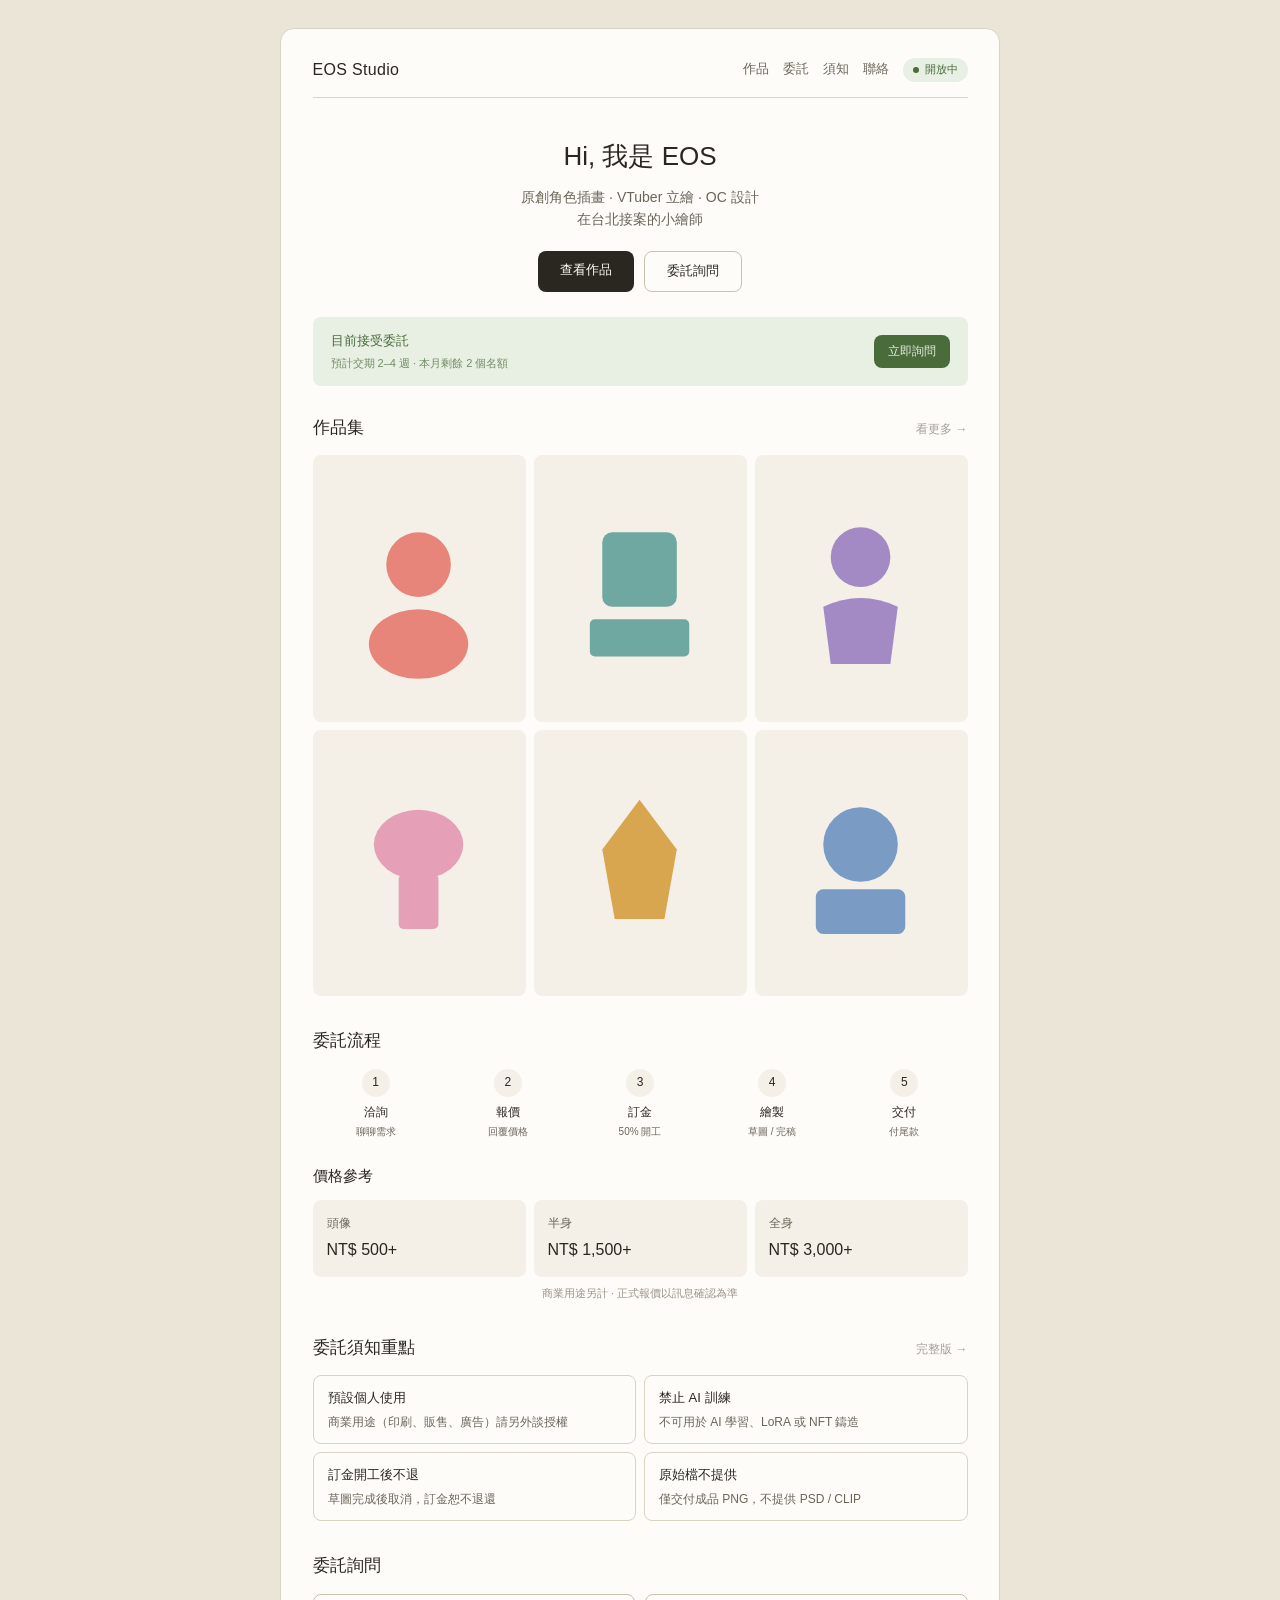
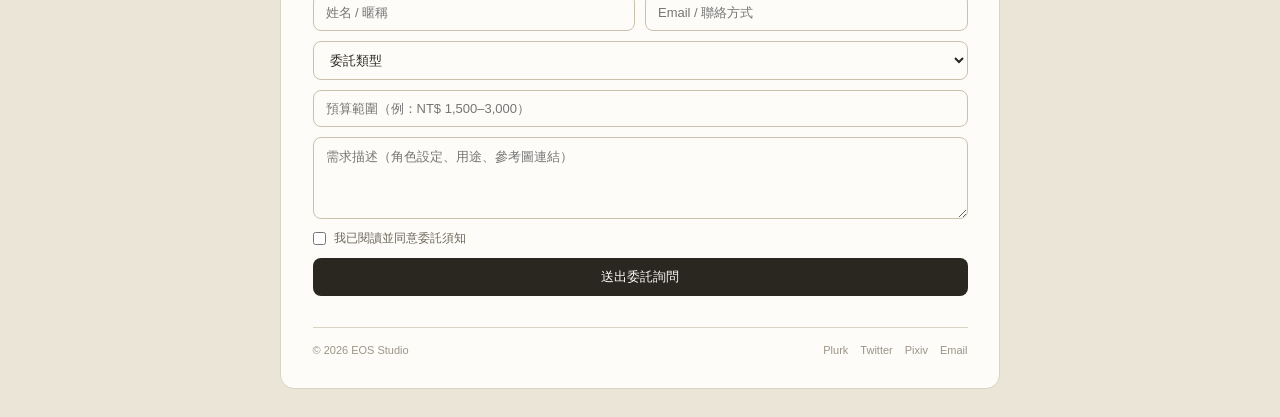
==== index.html @ 89442eb7 "Initial commit: EOS Studio commission landing page Convert Claude artifact mockup into a standalone " ====
<!DOCTYPE html>
<html lang="zh-Hant">
<head>
<meta charset="UTF-8"/>
<meta name="viewport" content="width=device-width, initial-scale=1.0"/>
<title>EOS Studio — 原創角色插畫委託</title>
<meta name="description" content="EOS Studio — 原創角色插畫、VTuber 立繪、OC 設計。台北接案中。"/>
<link rel="stylesheet" href="styles.css"/>
</head>
<body>

<main class="site">

  <nav class="nav">
    <div class="brand">EOS Studio</div>
    <div class="nav-links">
      <a href="#works" data-nav>作品</a>
      <a href="#commission" data-nav>委託</a>
      <a href="#terms" data-nav>須知</a>
      <a href="#contact" data-nav>聯絡</a>
      <span class="badge-open">
        <span class="dot"></span>
        開放中
      </span>
    </div>
  </nav>

  <section class="hero">
    <h1>Hi, 我是 EOS</h1>
    <p>原創角色插畫 · VTuber 立繪 · OC 設計<br/>在台北接案的小繪師</p>
    <div class="cta-row">
      <a href="#works" data-nav class="btn-primary">查看作品</a>
      <a href="#contact" data-nav class="btn-outline">委託詢問</a>
    </div>
  </section>

  <div class="status-banner">
    <div>
      <div class="status-title">目前接受委託</div>
      <div class="status-sub">預計交期 2–4 週 · 本月剩餘 2 個名額</div>
    </div>
    <a href="#contact" data-nav class="btn-status">立即詢問</a>
  </div>

  <section id="works" class="section">
    <div class="section-head">
      <h2>作品集</h2>
      <a href="#" class="section-link" aria-disabled="true">看更多 →</a>
    </div>
    <div class="works-grid">
      <div class="work-cell"><svg viewBox="0 0 60 75" width="70%"><circle class="c-coral" cx="30" cy="28" r="13"/><ellipse class="c-coral" cx="30" cy="60" rx="20" ry="14"/></svg></div>
      <div class="work-cell"><svg viewBox="0 0 60 75" width="70%"><rect class="c-teal" x="15" y="15" width="30" height="30" rx="4"/><rect class="c-teal" x="10" y="50" width="40" height="15" rx="2"/></svg></div>
      <div class="work-cell"><svg viewBox="0 0 60 75" width="70%"><circle class="c-purple" cx="30" cy="25" r="12"/><path class="c-purple" d="M 15 45 Q 30 38 45 45 L 42 68 L 18 68 Z"/></svg></div>
      <div class="work-cell"><svg viewBox="0 0 60 75" width="70%"><ellipse class="c-pink" cx="30" cy="30" rx="18" ry="14"/><rect class="c-pink" x="22" y="42" width="16" height="22" rx="2"/></svg></div>
      <div class="work-cell"><svg viewBox="0 0 60 75" width="70%"><polygon class="c-amber" points="30,12 45,32 40,60 20,60 15,32"/></svg></div>
      <div class="work-cell"><svg viewBox="0 0 60 75" width="70%"><circle class="c-blue" cx="30" cy="30" r="15"/><rect class="c-blue" x="12" y="48" width="36" height="18" rx="3"/></svg></div>
    </div>
  </section>

  <section id="commission" class="section">
    <h2>委託流程</h2>
    <div class="steps">
      <div class="step"><div class="step-num">1</div><div class="step-title">洽詢</div><div class="step-sub">聊聊需求</div></div>
      <div class="step"><div class="step-num">2</div><div class="step-title">報價</div><div class="step-sub">回覆價格</div></div>
      <div class="step"><div class="step-num">3</div><div class="step-title">訂金</div><div class="step-sub">50% 開工</div></div>
      <div class="step"><div class="step-num">4</div><div class="step-title">繪製</div><div class="step-sub">草圖 / 完稿</div></div>
      <div class="step"><div class="step-num">5</div><div class="step-title">交付</div><div class="step-sub">付尾款</div></div>
    </div>

    <h3>價格參考</h3>
    <div class="price-grid">
      <div class="price-card"><div class="price-label">頭像</div><div class="price-value">NT$ 500+</div></div>
      <div class="price-card"><div class="price-label">半身</div><div class="price-value">NT$ 1,500+</div></div>
      <div class="price-card"><div class="price-label">全身</div><div class="price-value">NT$ 3,000+</div></div>
    </div>
    <p class="price-note">商業用途另計 · 正式報價以訊息確認為準</p>
  </section>

  <section id="terms" class="section">
    <div class="section-head">
      <h2>委託須知重點</h2>
      <a href="#" class="section-link" aria-disabled="true">完整版 →</a>
    </div>
    <div class="terms-grid">
      <div class="term-card"><div class="term-title">預設個人使用</div><div class="term-body">商業用途（印刷、販售、廣告）請另外談授權</div></div>
      <div class="term-card"><div class="term-title">禁止 AI 訓練</div><div class="term-body">不可用於 AI 學習、LoRA 或 NFT 鑄造</div></div>
      <div class="term-card"><div class="term-title">訂金開工後不退</div><div class="term-body">草圖完成後取消，訂金恕不退還</div></div>
      <div class="term-card"><div class="term-title">原始檔不提供</div><div class="term-body">僅交付成品 PNG，不提供 PSD / CLIP</div></div>
    </div>
  </section>

  <section id="contact" class="section">
    <h2>委託詢問</h2>
    <form id="commission-form" class="form" novalidate>
      <div class="form-row-2">
        <input type="text" name="name" placeholder="姓名 / 暱稱" required/>
        <input type="email" name="email" placeholder="Email / 聯絡方式" required/>
      </div>
      <select name="type" required>
        <option value="">委託類型</option>
        <option>頭像</option>
        <option>半身</option>
        <option>全身</option>
        <option>其他 / 不確定</option>
      </select>
      <input type="text" name="budget" placeholder="預算範圍（例：NT$ 1,500–3,000）"/>
      <textarea name="brief" placeholder="需求描述（角色設定、用途、參考圖連結）" rows="4"></textarea>
      <label class="agree">
        <input type="checkbox" id="agree-tos"/>
        我已閱讀並同意委託須知
      </label>
      <button type="submit" id="submit-btn">送出委託詢問</button>
    </form>
  </section>

  <footer class="site-footer">
    <div>© 2026 EOS Studio</div>
    <div class="social">
      <a href="#">Plurk</a>
      <a href="#">Twitter</a>
      <a href="#">Pixiv</a>
      <a href="#">Email</a>
    </div>
  </footer>

</main>

<script>
  // 平滑捲動到錨點
  document.querySelectorAll('a[data-nav]').forEach(a => {
    a.addEventListener('click', e => {
      e.preventDefault();
      const el = document.getElementById(a.getAttribute('href').slice(1));
      if (el) el.scrollIntoView({ behavior: 'smooth', block: 'start' });
    });
  });

  // 表單送出：目前為前端 stub（無後端），日後接 Formspree / 自架 API
  document.getElementById('commission-form')?.addEventListener('submit', e => {
    e.preventDefault();
    if (!document.getElementById('agree-tos')?.checked) {
      alert('請先勾選「我已閱讀並同意委託須知」');
      return;
    }
    alert('委託詢問已送出（demo 模式，尚未串接後端）');
    e.target.reset();
  });
</script>

</body>
</html>
---- styles.css ----
/* 設計代幣 — 暖米白底 + 深灰字 + 柔和強調色，貼合個人繪師品牌調性 */
:root {
  --color-background-primary: #fdfcf9;
  --color-background-secondary: #f4f0e8;
  --color-background-tertiary: #ebe5d8;
  --color-background-success: #e8f0e3;

  --color-text-primary: #2a2620;
  --color-text-secondary: #6b6558;
  --color-text-tertiary: #9a9485;
  --color-text-success: #4a6b3a;

  --color-border-secondary: #c9c1ae;
  --color-border-tertiary: #d9d3c2;

  --border-radius-md: 8px;
  --border-radius-lg: 14px;

  --font-sans: -apple-system, BlinkMacSystemFont, "Segoe UI", "Noto Sans TC",
               "PingFang TC", "Microsoft JhengHei", sans-serif;
  --font-mono: ui-monospace, "SF Mono", Menlo, Consolas, monospace;
}

* { box-sizing: border-box; }

html, body {
  margin: 0;
  padding: 0;
  background: var(--color-background-tertiary);
  color: var(--color-text-primary);
  font-family: var(--font-sans);
  font-size: 14px;
  line-height: 1.6;
  -webkit-font-smoothing: antialiased;
}

.sr-only {
  position: absolute; width: 1px; height: 1px;
  padding: 0; margin: -1px; overflow: hidden;
  clip: rect(0, 0, 0, 0); white-space: nowrap; border: 0;
}

/* 主容器 */
.site {
  max-width: 720px;
  margin: 2rem auto;
  padding: 2rem 2.25rem;
  background: var(--color-background-primary);
  border: 0.5px solid var(--color-border-tertiary);
  border-radius: var(--border-radius-lg);
}

/* 導覽 */
.nav {
  display: flex; align-items: center; justify-content: space-between;
  padding-bottom: 14px;
  border-bottom: 0.5px solid var(--color-border-tertiary);
  margin-bottom: 1.75rem;
  flex-wrap: wrap; gap: 8px;
}
.brand { font-size: 16px; font-weight: 500; letter-spacing: 0.02em; }
.nav-links { display: flex; align-items: center; gap: 14px; font-size: 13px; }
.nav-links a {
  color: var(--color-text-secondary);
  text-decoration: none;
}
.nav-links a:hover { color: var(--color-text-primary); }

.badge-open {
  display: inline-flex; align-items: center; gap: 6px;
  padding: 3px 10px;
  background: var(--color-background-success);
  color: var(--color-text-success);
  border-radius: 999px;
  font-size: 11px; font-weight: 500;
}
.badge-open .dot {
  width: 6px; height: 6px; border-radius: 50%;
  background: currentColor; display: inline-block;
}

/* Hero */
.hero { text-align: center; padding: 1rem 0 1.75rem; }
.hero h1 { font-size: 26px; margin: 0 0 8px; font-weight: 500; }
.hero p {
  color: var(--color-text-secondary);
  font-size: 14px; margin: 0 0 1.5rem;
}
.cta-row {
  display: flex; gap: 10px; justify-content: center; flex-wrap: wrap;
}

/* 按鈕 */
.btn-primary, .btn-outline, .btn-status, button#submit-btn {
  display: inline-block;
  padding: 9px 22px;
  font-size: 13px; font-weight: 500;
  border-radius: var(--border-radius-md);
  text-decoration: none;
  cursor: pointer;
  font-family: inherit;
  transition: opacity 0.15s;
}
.btn-primary:hover, .btn-outline:hover, .btn-status:hover, button#submit-btn:hover {
  opacity: 0.85;
}
.btn-primary {
  background: var(--color-text-primary);
  color: var(--color-background-primary);
  border: none;
}
.btn-outline {
  border: 0.5px solid var(--color-border-secondary);
  color: var(--color-text-primary);
  background: transparent;
}

/* 狀態橫幅 */
.status-banner {
  background: var(--color-background-success);
  border-radius: var(--border-radius-md);
  padding: 14px 18px; margin-bottom: 2rem;
  display: flex; align-items: center; justify-content: space-between;
  gap: 12px; flex-wrap: wrap;
}
.status-title {
  font-size: 13px; color: var(--color-text-success);
  font-weight: 500; margin-bottom: 3px;
}
.status-sub {
  font-size: 11px; color: var(--color-text-success); opacity: 0.75;
}
.btn-status {
  padding: 7px 14px;
  background: var(--color-text-success);
  color: var(--color-background-success);
  font-size: 12px;
  white-space: nowrap;
  border: none;
}

/* 通用 section */
.section { margin-bottom: 2.25rem; scroll-margin-top: 12px; }
.section h2 { font-size: 17px; margin: 0 0 1rem; font-weight: 500; }
.section h3 { font-size: 15px; margin: 0 0 12px; font-weight: 500; }
.section-head {
  display: flex; align-items: baseline; justify-content: space-between;
  margin-bottom: 1rem;
}
.section-head h2 { margin: 0; }
.section-link {
  font-size: 12px;
  color: var(--color-text-secondary);
  text-decoration: none;
}
.section-link[aria-disabled="true"] {
  cursor: default;
  opacity: 0.6;
}

/* 作品格 */
.works-grid {
  display: grid;
  grid-template-columns: repeat(3, 1fr);
  gap: 8px;
}
.work-cell {
  aspect-ratio: 4/5;
  background: var(--color-background-secondary);
  border-radius: var(--border-radius-md);
  display: flex; align-items: center; justify-content: center;
}
.c-coral  { fill: #e8857a; }
.c-teal   { fill: #6fa8a0; }
.c-purple { fill: #a38ac4; }
.c-pink   { fill: #e5a0b8; }
.c-amber  { fill: #d9a650; }
.c-blue   { fill: #7a9bc4; }

/* 流程步驟 */
.steps {
  display: grid; grid-template-columns: repeat(5, 1fr);
  gap: 6px; text-align: center; margin-bottom: 1.75rem;
}
.step-num {
  width: 28px; height: 28px; border-radius: 50%;
  background: var(--color-background-secondary);
  color: var(--color-text-primary);
  display: flex; align-items: center; justify-content: center;
  font-size: 12px; font-weight: 500; margin: 0 auto 6px;
}
.step-title { font-size: 12px; font-weight: 500; }
.step-sub   { font-size: 10px; color: var(--color-text-secondary); margin-top: 2px; }

/* 價格 */
.price-grid {
  display: grid; grid-template-columns: repeat(3, 1fr); gap: 8px;
}
.price-card {
  background: var(--color-background-secondary);
  border-radius: var(--border-radius-md);
  padding: 14px;
}
.price-label { font-size: 12px; color: var(--color-text-secondary); margin-bottom: 4px; }
.price-value { font-size: 16px; font-weight: 500; }
.price-note {
  font-size: 11px; color: var(--color-text-tertiary);
  margin: 8px 0 0; text-align: center;
}

/* 須知 */
.terms-grid {
  display: grid; grid-template-columns: repeat(2, 1fr); gap: 8px;
}
.term-card {
  border: 0.5px solid var(--color-border-tertiary);
  border-radius: var(--border-radius-md);
  padding: 12px 14px;
}
.term-title { font-size: 13px; font-weight: 500; margin-bottom: 4px; }
.term-body  { font-size: 12px; color: var(--color-text-secondary); line-height: 1.5; }

/* 表單 */
.form { display: grid; gap: 10px; }
.form-row-2 { display: grid; grid-template-columns: 1fr 1fr; gap: 10px; }
.form input, .form select, .form textarea {
  font-size: 13px;
  font-family: var(--font-sans);
  padding: 10px 12px;
  background: var(--color-background-primary);
  color: var(--color-text-primary);
  border: 0.5px solid var(--color-border-secondary);
  border-radius: var(--border-radius-md);
  outline: none;
  transition: border-color 0.15s;
}
.form input:focus, .form select:focus, .form textarea:focus {
  border-color: var(--color-text-primary);
}
.form textarea { resize: vertical; }
.agree {
  display: flex; align-items: center; gap: 8px;
  font-size: 12px; color: var(--color-text-secondary);
}
.agree input[type="checkbox"] { margin: 0; }
button#submit-btn {
  background: var(--color-text-primary);
  color: var(--color-background-primary);
  border: none;
  padding: 10px 20px;
}

/* Footer */
.site-footer {
  border-top: 0.5px solid var(--color-border-tertiary);
  padding-top: 14px;
  display: flex; justify-content: space-between; align-items: center;
  font-size: 11px; color: var(--color-text-tertiary);
  flex-wrap: wrap; gap: 8px;
}
.site-footer a { color: inherit; text-decoration: none; }
.site-footer a:hover { color: var(--color-text-secondary); }
.social { display: flex; gap: 12px; }

/* 窄螢幕 */
@media (max-width: 520px) {
  .site { margin: 0; border-radius: 0; padding: 1.25rem; border: none; }
  .works-grid { grid-template-columns: repeat(2, 1fr); }
  .steps { grid-template-columns: repeat(5, 1fr); font-size: 11px; }
  .price-grid { grid-template-columns: 1fr; }
  .terms-grid { grid-template-columns: 1fr; }
  .form-row-2 { grid-template-columns: 1fr; }
}
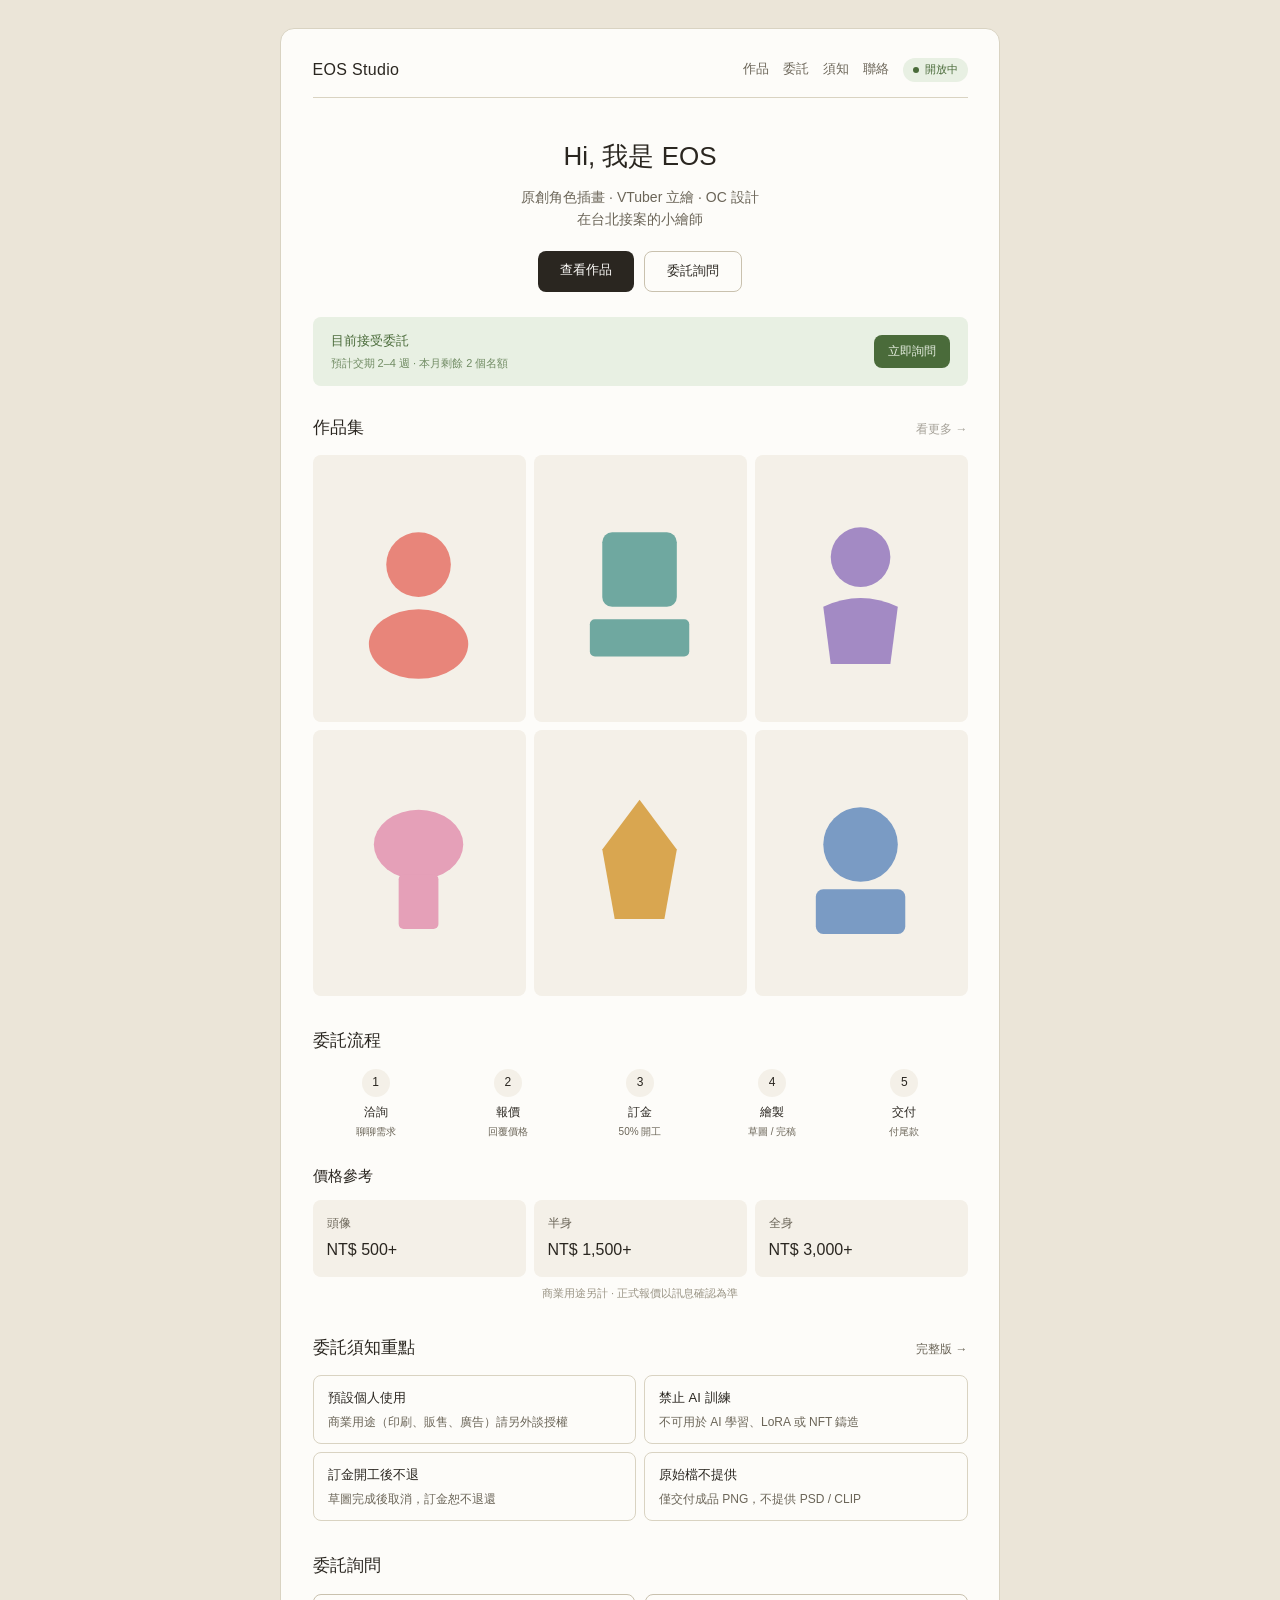
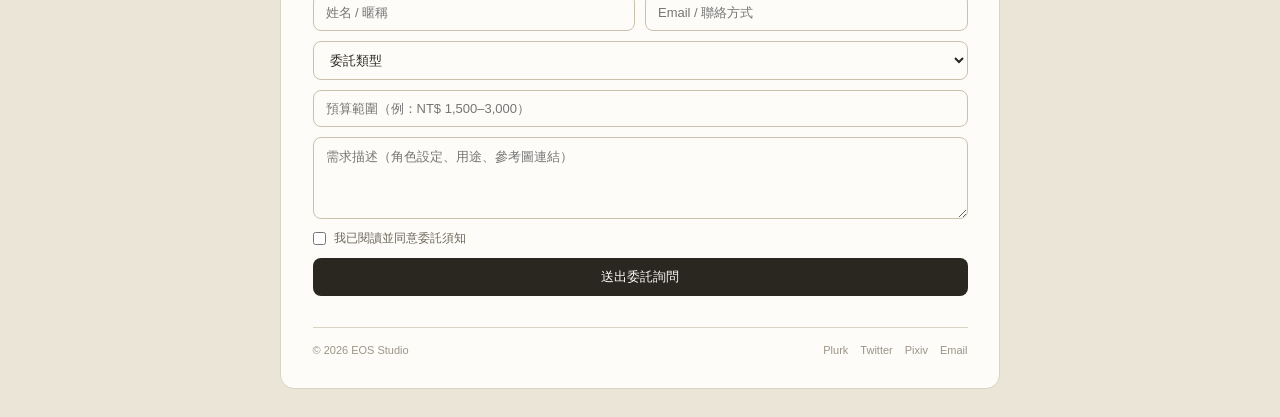
==== commit 2a68e217: "Add terms page, extract shared JS to main.js - terms.html: full commission terms, reachable via "完整版" ====
--- a/index.html
+++ b/index.html
@@ -79,7 +79,7 @@
   <section id="terms" class="section">
     <div class="section-head">
       <h2>委託須知重點</h2>
-      <a href="#" class="section-link" aria-disabled="true">完整版 →</a>
+      <a href="terms.html" class="section-link">完整版 →</a>
     </div>
     <div class="terms-grid">
       <div class="term-card"><div class="term-title">預設個人使用</div><div class="term-body">商業用途（印刷、販售、廣告）請另外談授權</div></div>
@@ -125,27 +125,7 @@
 
 </main>
 
-<script>
-  // 平滑捲動到錨點
-  document.querySelectorAll('a[data-nav]').forEach(a => {
-    a.addEventListener('click', e => {
-      e.preventDefault();
-      const el = document.getElementById(a.getAttribute('href').slice(1));
-      if (el) el.scrollIntoView({ behavior: 'smooth', block: 'start' });
-    });
-  });
-
-  // 表單送出：目前為前端 stub（無後端），日後接 Formspree / 自架 API
-  document.getElementById('commission-form')?.addEventListener('submit', e => {
-    e.preventDefault();
-    if (!document.getElementById('agree-tos')?.checked) {
-      alert('請先勾選「我已閱讀並同意委託須知」');
-      return;
-    }
-    alert('委託詢問已送出（demo 模式，尚未串接後端）');
-    e.target.reset();
-  });
-</script>
+<script src="main.js"></script>
 
 </body>
 </html>
--- a/styles.css
+++ b/styles.css
@@ -5,13 +5,20 @@
   --color-background-tertiary: #ebe5d8;
   --color-background-success: #e8f0e3;
 
-  --color-text-primary: #2a2620;
+  --color-background-danger:  #f4e0db;
+  --color-background-warning: #f5ead1;
+  --color-background-info:    #e4e9ef;
+
+  --color-text-primary:   #2a2620;
   --color-text-secondary: #6b6558;
-  --color-text-tertiary: #9a9485;
-  --color-text-success: #4a6b3a;
+  --color-text-tertiary:  #9a9485;
+  --color-text-success:   #4a6b3a;
+  --color-text-danger:    #a04028;
+  --color-text-warning:   #8a6420;
+  --color-text-info:      #3a4a5e;
 
   --color-border-secondary: #c9c1ae;
-  --color-border-tertiary: #d9d3c2;
+  --color-border-tertiary:  #d9d3c2;
 
   --border-radius-md: 8px;
   --border-radius-lg: 14px;
@@ -262,6 +269,167 @@
 .site-footer a:hover { color: var(--color-text-secondary); }
 .social { display: flex; gap: 12px; }
 
+/* ─── 須知獨立頁專用 ─── */
+
+/* 導覽目前頁強調 */
+.nav-links a.is-current {
+  color: var(--color-text-primary);
+  font-weight: 500;
+  border-bottom: 1px solid var(--color-text-primary);
+  padding-bottom: 2px;
+}
+
+/* 回首頁連結 */
+.back-link {
+  display: inline-block;
+  font-size: 12px;
+  color: var(--color-text-secondary);
+  text-decoration: none;
+  margin-bottom: 1.5rem;
+}
+.back-link:hover { color: var(--color-text-primary); }
+
+/* 頁面標頭 */
+.page-header { margin-bottom: 2rem; }
+.page-header h1 { font-size: 22px; margin: 0 0 8px; font-weight: 500; }
+.page-updated {
+  font-size: 12px; color: var(--color-text-tertiary); margin-bottom: 1rem;
+}
+.page-lead {
+  font-size: 14px; color: var(--color-text-secondary);
+  line-height: 1.7; margin: 0;
+}
+
+/* 通用 prose 區段 */
+.prose { font-size: 14px; color: var(--color-text-secondary); line-height: 1.7; margin: 0; }
+.prose strong { color: var(--color-text-primary); font-weight: 500; }
+.note { font-size: 12px; color: var(--color-text-tertiary); margin: 10px 0 0; }
+
+/* 接受 / 不接受 並列卡 */
+.scope-grid {
+  display: grid; grid-template-columns: 1fr 1fr; gap: 10px;
+}
+.scope-card {
+  border-radius: var(--border-radius-md);
+  padding: 14px 16px;
+}
+.scope-card ul {
+  margin: 0; padding-left: 16px;
+  font-size: 13px; line-height: 1.8;
+}
+.scope-title {
+  font-size: 12px; font-weight: 500; margin-bottom: 8px;
+}
+.scope-card.ok    { background: var(--color-background-success); color: var(--color-text-success); }
+.scope-card.ok ul    { color: var(--color-text-success); }
+.scope-card.no    { background: var(--color-background-danger); color: var(--color-text-danger); }
+.scope-card.no ul    { color: var(--color-text-danger); }
+
+/* 條列盒 — 給「請提供以下三項資訊」 */
+.list-box {
+  background: var(--color-background-secondary);
+  border-radius: var(--border-radius-md);
+  padding: 12px 16px;
+  font-size: 13px; line-height: 1.8;
+}
+.list-box .idx { color: var(--color-text-tertiary); margin-right: 6px; }
+
+/* 流程一行字 */
+.flow-inline {
+  font-size: 13px; line-height: 1.9;
+  color: var(--color-text-primary);
+}
+.flow-inline strong { font-weight: 500; }
+
+/* 使用方式三欄 */
+.usage-grid {
+  display: grid; grid-template-columns: repeat(3, 1fr); gap: 8px;
+}
+.usage-card {
+  border-radius: var(--border-radius-md);
+  padding: 12px 14px;
+}
+.usage-card ul {
+  margin: 0; padding-left: 14px; font-size: 12px; line-height: 1.7;
+}
+.usage-label {
+  font-size: 11px; font-weight: 500; margin-bottom: 8px;
+  text-transform: uppercase; letter-spacing: 0.05em;
+}
+.usage-card.allow { background: var(--color-background-success); color: var(--color-text-success); }
+.usage-card.allow ul { color: var(--color-text-success); }
+.usage-card.negotiate { background: var(--color-background-warning); color: var(--color-text-warning); }
+.usage-card.negotiate ul { color: var(--color-text-warning); }
+.usage-card.forbid { background: var(--color-background-danger); color: var(--color-text-danger); }
+.usage-card.forbid ul { color: var(--color-text-danger); }
+
+/* 退款表 */
+.refund-table-wrap {
+  border: 0.5px solid var(--color-border-tertiary);
+  border-radius: var(--border-radius-md);
+  overflow: hidden;
+}
+.refund-table {
+  width: 100%; font-size: 13px; border-collapse: collapse;
+}
+.refund-table thead tr { background: var(--color-background-secondary); }
+.refund-table th {
+  text-align: left; padding: 10px 14px;
+  font-weight: 500; color: var(--color-text-secondary); font-size: 12px;
+}
+.refund-table th.num { text-align: right; }
+.refund-table td { padding: 10px 14px; }
+.refund-table td.num { text-align: right; font-weight: 500; }
+.refund-table td.ok { color: var(--color-text-success); }
+.refund-table td.no { color: var(--color-text-danger); }
+.refund-table tbody tr { border-top: 0.5px solid var(--color-border-tertiary); }
+
+/* 聯絡資訊表 */
+.contact-box {
+  background: var(--color-background-secondary);
+  border-radius: var(--border-radius-md);
+  padding: 14px 16px;
+}
+.contact-grid {
+  display: grid; grid-template-columns: 80px 1fr;
+  gap: 6px 12px; font-size: 13px;
+}
+.contact-grid dt { color: var(--color-text-secondary); margin: 0; }
+.contact-grid dd { margin: 0; }
+.contact-grid dd.mono { font-family: var(--font-mono); font-size: 12px; }
+
+/* 資訊橫幅 */
+.info-banner {
+  background: var(--color-background-info);
+  color: var(--color-text-info);
+  border-radius: var(--border-radius-md);
+  padding: 14px 18px; margin-bottom: 1.5rem;
+  font-size: 13px; line-height: 1.6;
+}
+.info-banner strong { font-weight: 500; }
+
+/* 頁尾動作列 */
+.page-actions {
+  display: flex; gap: 10px; justify-content: space-between;
+  padding-top: 1rem;
+  border-top: 0.5px solid var(--color-border-tertiary);
+  flex-wrap: wrap;
+}
+.page-actions .btn-ghost,
+.page-actions .btn-primary {
+  font-size: 13px;
+  padding: 9px 22px;
+  border-radius: var(--border-radius-md);
+  text-decoration: none;
+  font-weight: 500;
+  display: inline-block;
+}
+.page-actions .btn-ghost {
+  color: var(--color-text-primary);
+  background: transparent;
+  border: 0.5px solid var(--color-border-secondary);
+}
+
 /* 窄螢幕 */
 @media (max-width: 520px) {
   .site { margin: 0; border-radius: 0; padding: 1.25rem; border: none; }
@@ -270,4 +438,6 @@
   .price-grid { grid-template-columns: 1fr; }
   .terms-grid { grid-template-columns: 1fr; }
   .form-row-2 { grid-template-columns: 1fr; }
-}
+  .scope-grid { grid-template-columns: 1fr; }
+  .usage-grid { grid-template-columns: 1fr; }
+}
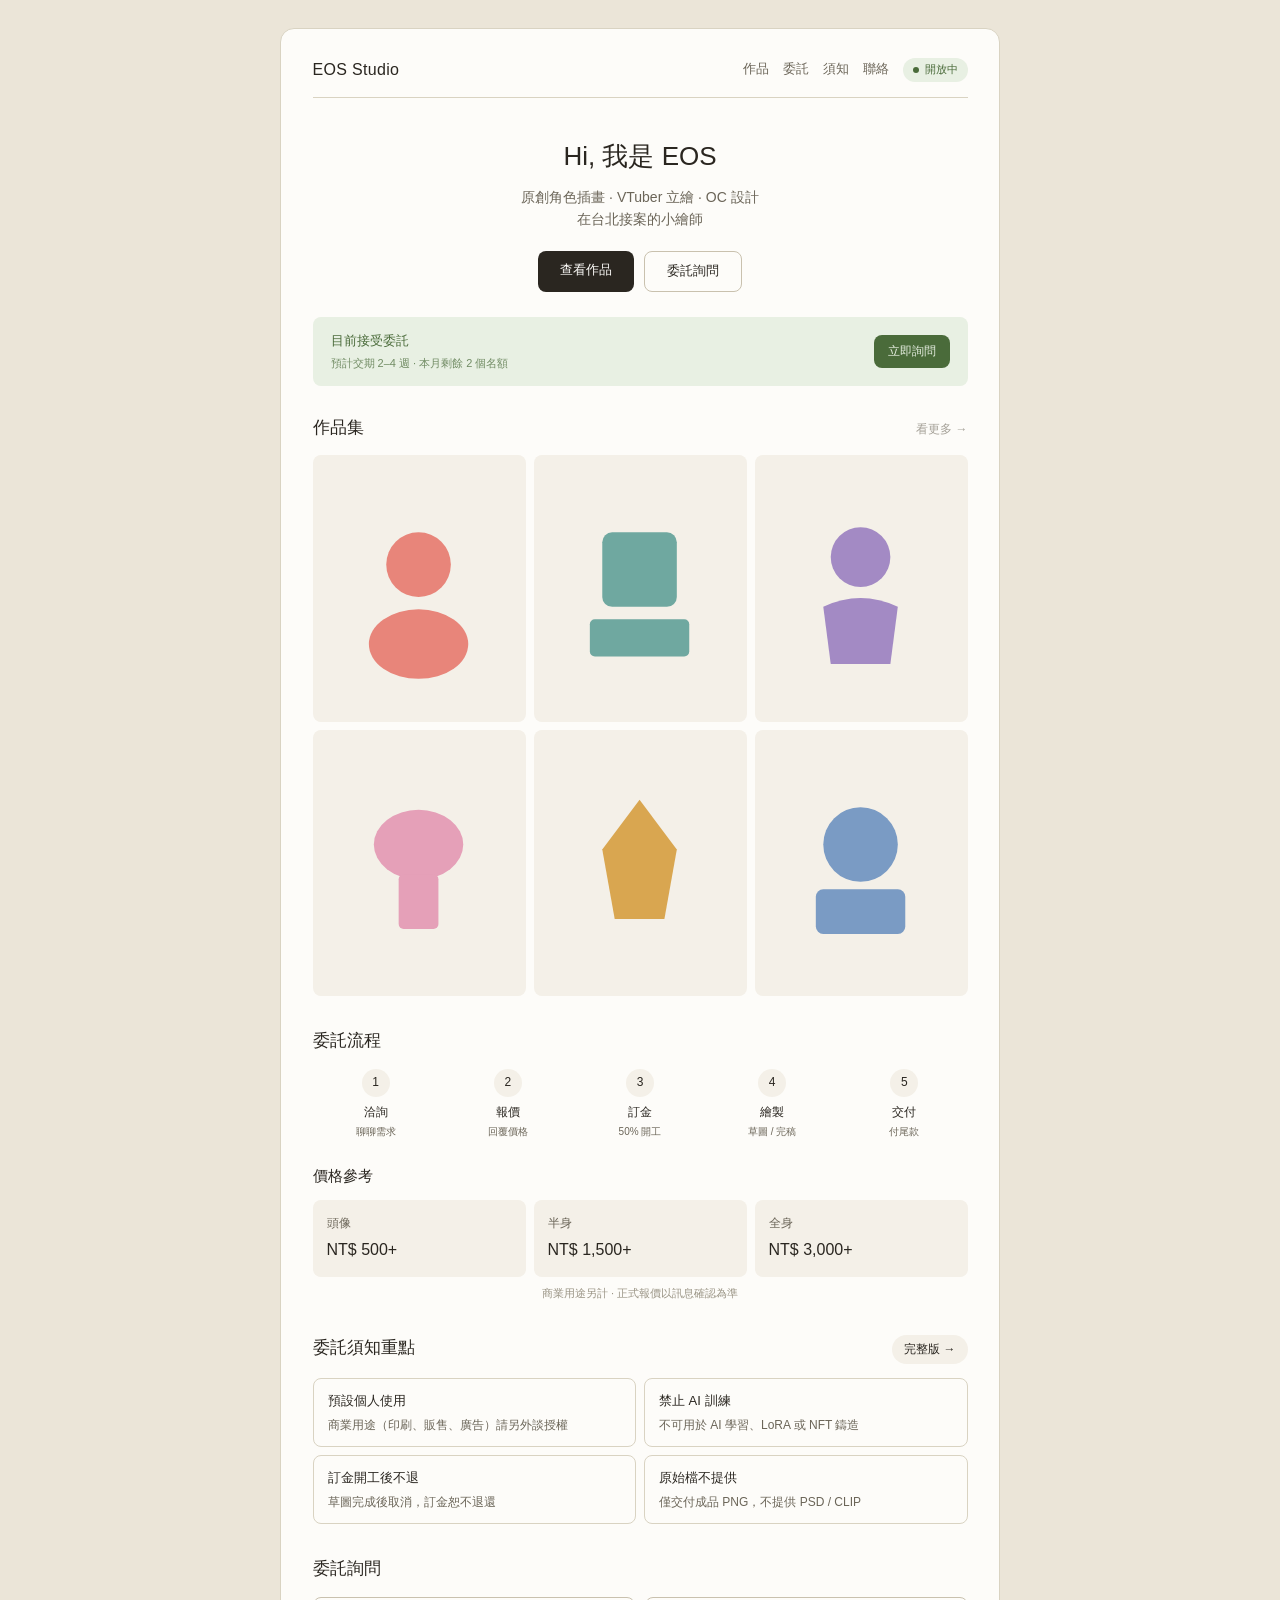
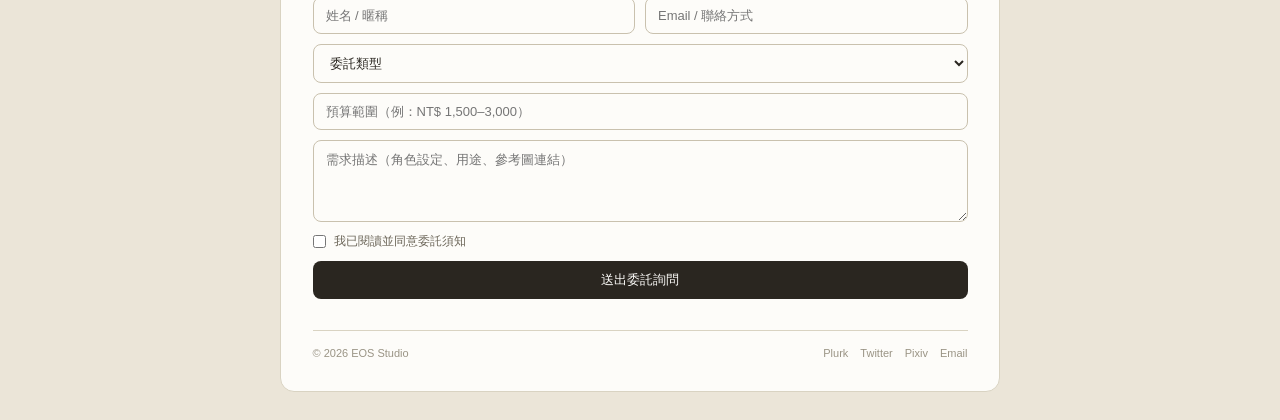
==== commit 8d3d2df3: "Make 完整版 link on home more noticeable Use a pill-style CTA with subtle background and animated arrow" ====
--- a/index.html
+++ b/index.html
@@ -79,7 +79,7 @@
   <section id="terms" class="section">
     <div class="section-head">
       <h2>委託須知重點</h2>
-      <a href="terms.html" class="section-link">完整版 →</a>
+      <a href="terms.html" class="section-link-cta">完整版 <span class="arrow">→</span></a>
     </div>
     <div class="terms-grid">
       <div class="term-card"><div class="term-title">預設個人使用</div><div class="term-body">商業用途（印刷、販售、廣告）請另外談授權</div></div>
@@ -91,7 +91,7 @@
 
   <section id="contact" class="section">
     <h2>委託詢問</h2>
-    <form id="commission-form" class="form" novalidate>
+    <form id="commission-form" class="form">
       <div class="form-row-2">
         <input type="text" name="name" placeholder="姓名 / 暱稱" required/>
         <input type="email" name="email" placeholder="Email / 聯絡方式" required/>
--- a/styles.css
+++ b/styles.css
@@ -165,6 +165,24 @@
   opacity: 0.6;
 }
 
+/* 區塊右上的醒目連結（實際可用版） */
+.section-link-cta {
+  display: inline-flex;
+  align-items: center;
+  gap: 4px;
+  font-size: 12px;
+  font-weight: 500;
+  padding: 5px 12px;
+  background: var(--color-background-secondary);
+  color: var(--color-text-primary);
+  text-decoration: none;
+  border-radius: 999px;
+  transition: background 0.15s;
+}
+.section-link-cta:hover { background: var(--color-background-tertiary); }
+.section-link-cta .arrow { transition: transform 0.15s; }
+.section-link-cta:hover .arrow { transform: translateX(2px); }
+
 /* 作品格 */
 .works-grid {
   display: grid;
@@ -429,6 +447,101 @@
   background: transparent;
   border: 0.5px solid var(--color-border-secondary);
 }
+
+/* ─── 確認頁專用 ─── */
+
+/* 成功 hero */
+.success-hero { text-align: center; padding: 1rem 0 2rem; }
+.success-hero svg { display: block; margin: 0 auto 1rem; }
+.success-hero h1 { font-size: 22px; margin: 0 0 8px; font-weight: 500; }
+.success-hero p {
+  font-size: 14px; color: var(--color-text-secondary);
+  margin: 0; line-height: 1.6;
+}
+.success-hero strong { color: var(--color-text-primary); font-weight: 500; }
+
+/* 提交後資料列（編號 / 時間） */
+.submission-meta {
+  background: var(--color-background-secondary);
+  border-radius: var(--border-radius-md);
+  padding: 14px 18px; margin-bottom: 1.5rem;
+  display: flex; align-items: center; justify-content: space-between;
+  gap: 16px; flex-wrap: wrap;
+}
+.submission-meta .label {
+  font-size: 11px; color: var(--color-text-secondary); margin-bottom: 4px;
+}
+.submission-meta .value-id {
+  font-size: 15px; font-weight: 500;
+  font-family: var(--font-mono); letter-spacing: 0.02em;
+}
+.submission-meta .value-time {
+  font-size: 13px; font-family: var(--font-mono);
+}
+.submission-meta .right { text-align: right; }
+
+/* 你提交的內容 — label/value 表 */
+.summary {
+  border: 0.5px solid var(--color-border-tertiary);
+  border-radius: var(--border-radius-md);
+  overflow: hidden;
+}
+.summary dl {
+  display: grid; grid-template-columns: 90px 1fr;
+  margin: 0; font-size: 13px;
+}
+.summary dt, .summary dd {
+  padding: 10px 14px; margin: 0;
+  border-top: 0.5px solid var(--color-border-tertiary);
+}
+.summary dt:first-of-type, .summary dd:first-of-type {
+  border-top: none;
+}
+.summary dt {
+  color: var(--color-text-secondary);
+  background: var(--color-background-secondary);
+}
+.summary dd { border-left: 0.5px solid var(--color-border-tertiary); line-height: 1.6; }
+.summary dd.mono { font-family: var(--font-mono); font-size: 12px; }
+
+/* 進度追蹤器 */
+.progress {
+  display: grid; grid-template-columns: repeat(4, 1fr);
+  gap: 4px; position: relative;
+}
+.progress::before {
+  content: "";
+  position: absolute; top: 14px; left: 12.5%; right: 12.5%;
+  height: 0.5px; background: var(--color-border-tertiary);
+  z-index: 0;
+}
+.progress-step {
+  text-align: center; position: relative; z-index: 1;
+}
+.progress-circle {
+  width: 28px; height: 28px; border-radius: 50%;
+  display: flex; align-items: center; justify-content: center;
+  margin: 0 auto 8px;
+  font-size: 12px; font-weight: 500;
+}
+.progress-circle.done    { background: var(--color-background-success); color: var(--color-text-success); }
+.progress-circle.current { background: var(--color-background-info);    color: var(--color-text-info); }
+.progress-circle.pending {
+  background: var(--color-background-primary);
+  color: var(--color-text-secondary);
+  border: 0.5px solid var(--color-border-secondary);
+}
+.progress-title {
+  font-size: 12px; font-weight: 500;
+}
+.progress-step.is-pending .progress-title { color: var(--color-text-secondary); }
+.progress-sub {
+  font-size: 10px; color: var(--color-text-tertiary); margin-top: 2px;
+}
+
+/* Info banner 帶標題的變體 */
+.info-banner.has-title strong { display: block; margin-bottom: 4px; }
+.info-banner .mono { font-family: var(--font-mono); font-size: 12px; }
 
 /* 窄螢幕 */
 @media (max-width: 520px) {
@@ -440,4 +553,5 @@
   .form-row-2 { grid-template-columns: 1fr; }
   .scope-grid { grid-template-columns: 1fr; }
   .usage-grid { grid-template-columns: 1fr; }
-}
+  .summary dl { grid-template-columns: 80px 1fr; }
+}
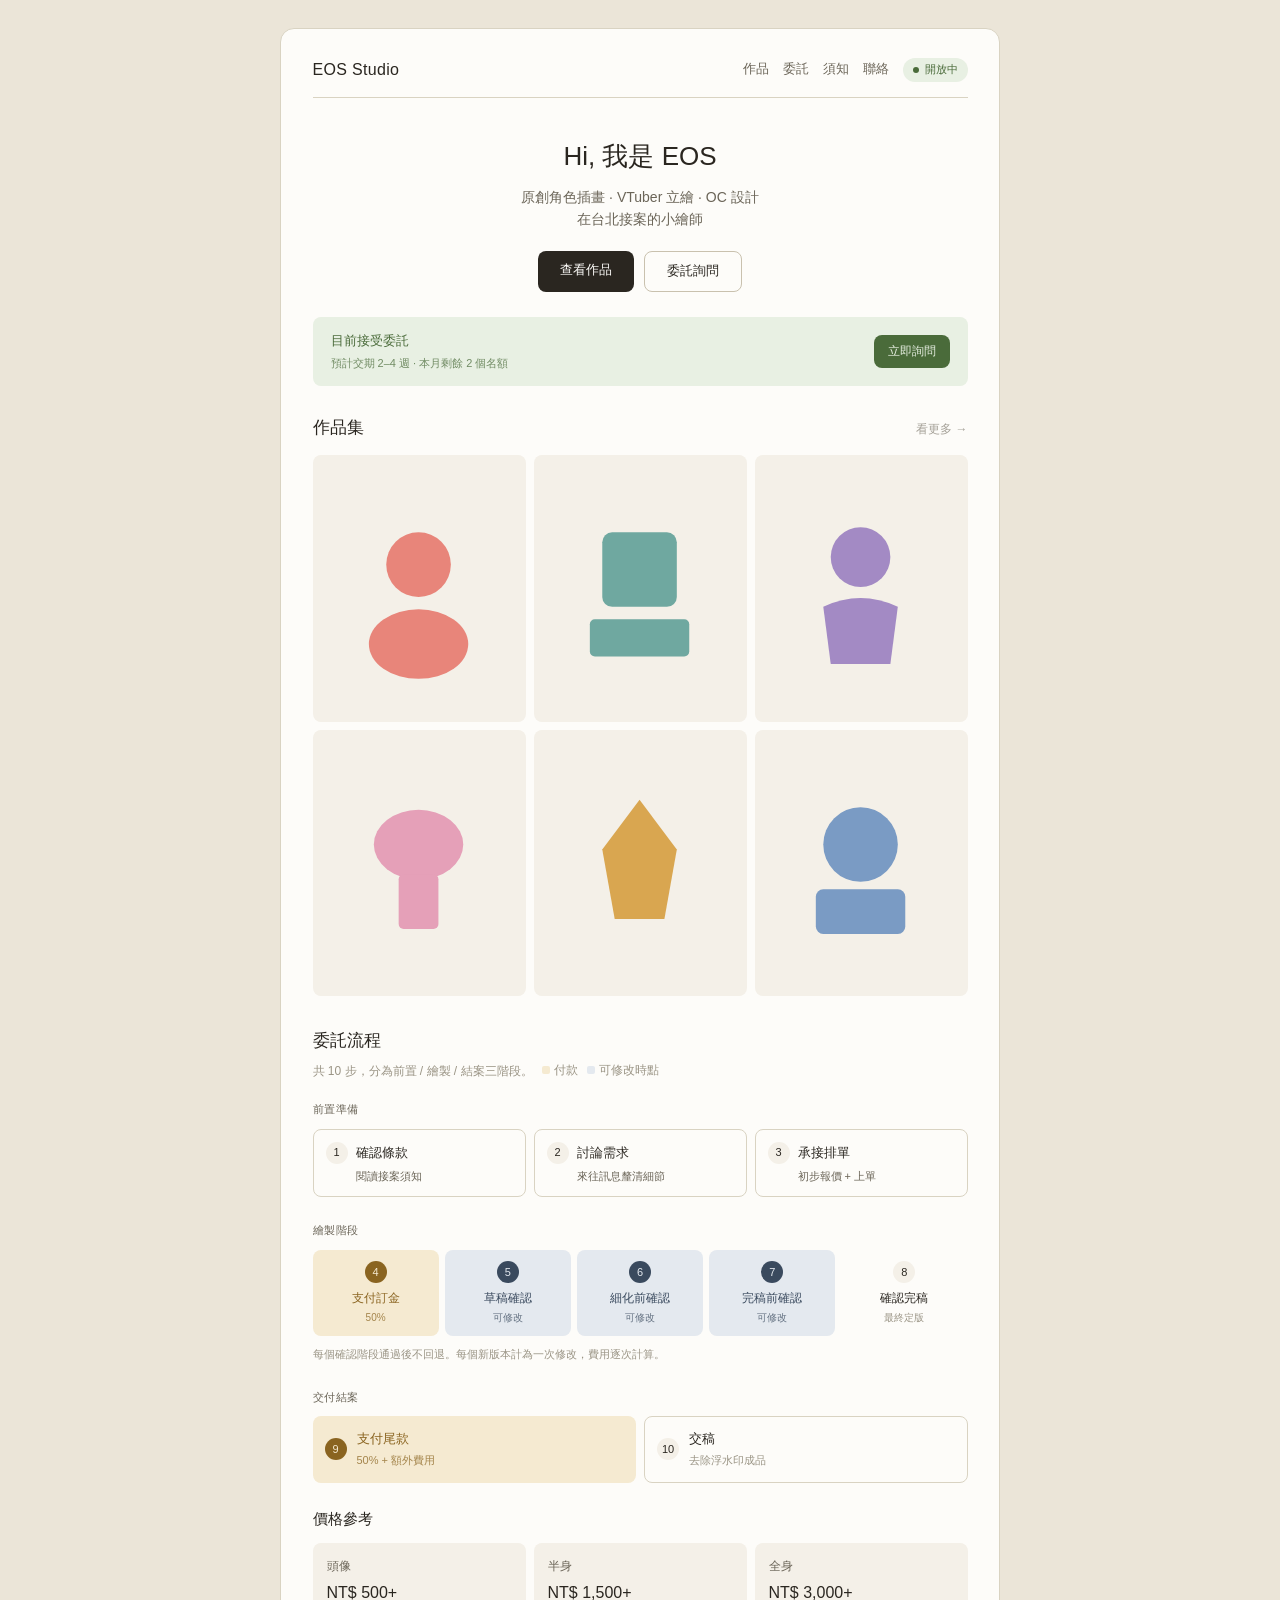
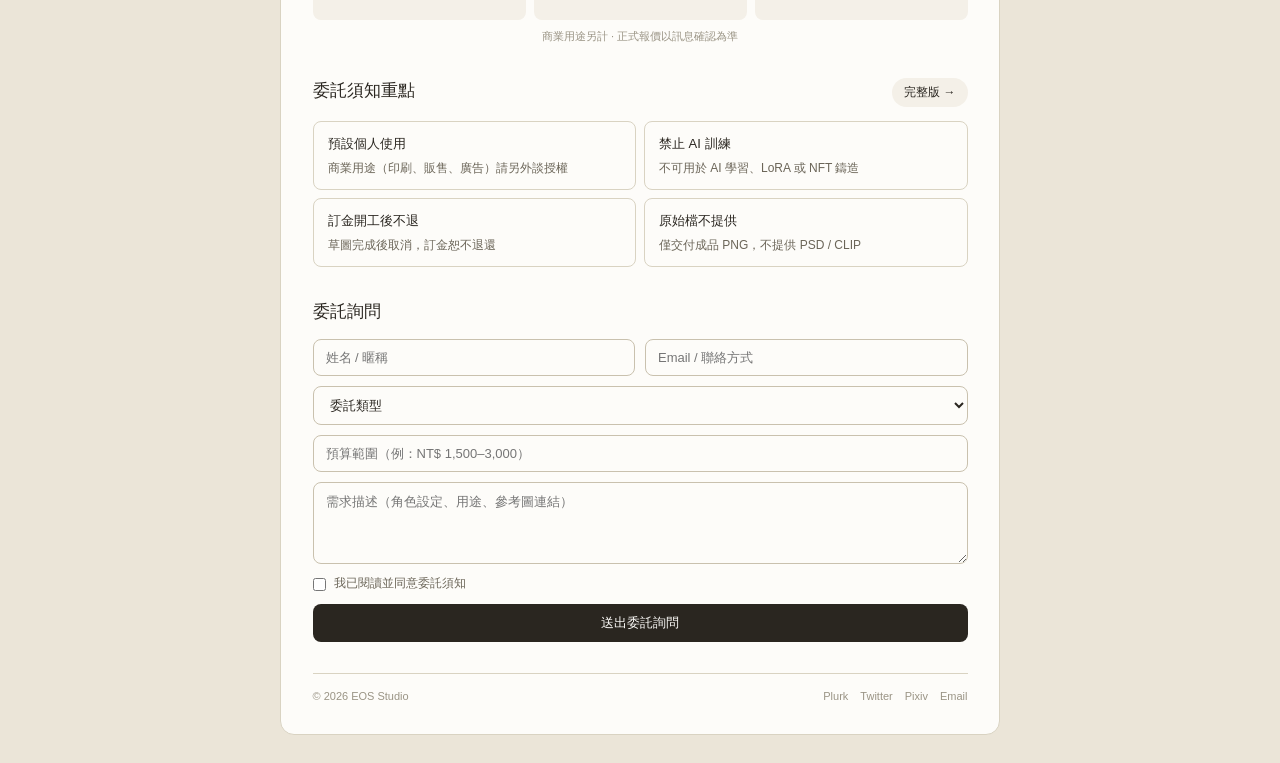
==== commit 8b85b0a9: "Update commission flow to 10-step 3-phase version - Homepage commission section: replace 5-step line" ====
--- a/index.html
+++ b/index.html
@@ -58,16 +58,86 @@
   </section>
 
   <section id="commission" class="section">
-    <h2>委託流程</h2>
-    <div class="steps">
-      <div class="step"><div class="step-num">1</div><div class="step-title">洽詢</div><div class="step-sub">聊聊需求</div></div>
-      <div class="step"><div class="step-num">2</div><div class="step-title">報價</div><div class="step-sub">回覆價格</div></div>
-      <div class="step"><div class="step-num">3</div><div class="step-title">訂金</div><div class="step-sub">50% 開工</div></div>
-      <div class="step"><div class="step-num">4</div><div class="step-title">繪製</div><div class="step-sub">草圖 / 完稿</div></div>
-      <div class="step"><div class="step-num">5</div><div class="step-title">交付</div><div class="step-sub">付尾款</div></div>
-    </div>
-
-    <h3>價格參考</h3>
+    <div class="flow-header">
+      <h2 style="margin-bottom: 6px;">委託流程</h2>
+      <p class="flow-subtitle">
+        共 10 步，分為前置 / 繪製 / 結案三階段。
+        <span class="flow-legend"><span class="chip pay"></span>付款</span>
+        <span class="flow-legend"><span class="chip edit"></span>可修改時點</span>
+      </p>
+    </div>
+
+    <div class="flow-phase">
+      <div class="phase-label">前置準備</div>
+      <div class="flow-grid-3">
+        <div class="flow-card">
+          <div class="flow-card-head"><span class="flow-num">1</span><span class="flow-title">確認條款</span></div>
+          <div class="flow-desc">閱讀接案須知</div>
+        </div>
+        <div class="flow-card">
+          <div class="flow-card-head"><span class="flow-num">2</span><span class="flow-title">討論需求</span></div>
+          <div class="flow-desc">來往訊息釐清細節</div>
+        </div>
+        <div class="flow-card">
+          <div class="flow-card-head"><span class="flow-num">3</span><span class="flow-title">承接排單</span></div>
+          <div class="flow-desc">初步報價 + 上單</div>
+        </div>
+      </div>
+    </div>
+
+    <div class="flow-phase">
+      <div class="phase-label">繪製階段</div>
+      <div class="flow-grid-5">
+        <div class="flow-card compact pay">
+          <span class="flow-num">4</span>
+          <div class="flow-title">支付訂金</div>
+          <div class="flow-sub">50%</div>
+        </div>
+        <div class="flow-card compact edit">
+          <span class="flow-num">5</span>
+          <div class="flow-title">草稿確認</div>
+          <div class="flow-sub">可修改</div>
+        </div>
+        <div class="flow-card compact edit">
+          <span class="flow-num">6</span>
+          <div class="flow-title">細化前確認</div>
+          <div class="flow-sub">可修改</div>
+        </div>
+        <div class="flow-card compact edit">
+          <span class="flow-num">7</span>
+          <div class="flow-title">完稿前確認</div>
+          <div class="flow-sub">可修改</div>
+        </div>
+        <div class="flow-card compact">
+          <span class="flow-num">8</span>
+          <div class="flow-title">確認完稿</div>
+          <div class="flow-sub">最終定版</div>
+        </div>
+      </div>
+      <p class="flow-note">每個確認階段通過後不回退。每個新版本計為一次修改，費用逐次計算。</p>
+    </div>
+
+    <div class="flow-phase">
+      <div class="phase-label">交付結案</div>
+      <div class="flow-grid-2">
+        <div class="flow-card inline pay">
+          <span class="flow-num">9</span>
+          <div>
+            <div class="flow-title">支付尾款</div>
+            <div class="flow-sub">50% + 額外費用</div>
+          </div>
+        </div>
+        <div class="flow-card inline">
+          <span class="flow-num">10</span>
+          <div>
+            <div class="flow-title">交稿</div>
+            <div class="flow-sub">去除浮水印成品</div>
+          </div>
+        </div>
+      </div>
+    </div>
+
+    <h3 style="margin-top: 1.75rem;">價格參考</h3>
     <div class="price-grid">
       <div class="price-card"><div class="price-label">頭像</div><div class="price-value">NT$ 500+</div></div>
       <div class="price-card"><div class="price-label">半身</div><div class="price-value">NT$ 1,500+</div></div>
--- a/styles.css
+++ b/styles.css
@@ -202,20 +202,97 @@
 .c-amber  { fill: #d9a650; }
 .c-blue   { fill: #7a9bc4; }
 
-/* 流程步驟 */
-.steps {
-  display: grid; grid-template-columns: repeat(5, 1fr);
-  gap: 6px; text-align: center; margin-bottom: 1.75rem;
-}
-.step-num {
-  width: 28px; height: 28px; border-radius: 50%;
-  background: var(--color-background-secondary);
-  color: var(--color-text-primary);
-  display: flex; align-items: center; justify-content: center;
-  font-size: 12px; font-weight: 500; margin: 0 auto 6px;
-}
-.step-title { font-size: 12px; font-weight: 500; }
-.step-sub   { font-size: 10px; color: var(--color-text-secondary); margin-top: 2px; }
+/* ─── 委託流程（10 步 3 階段） ─── */
+.flow-header { margin-bottom: 1.5rem; }
+.flow-subtitle {
+  font-size: 12px; color: var(--color-text-tertiary); margin: 0;
+}
+.flow-legend {
+  display: inline-flex; align-items: center;
+  gap: 4px; margin-left: 6px;
+}
+.flow-legend .chip {
+  width: 8px; height: 8px; border-radius: 2px; display: inline-block;
+}
+.flow-legend .chip.pay  { background: var(--color-background-warning); }
+.flow-legend .chip.edit { background: var(--color-background-info); }
+
+.flow-phase { margin-bottom: 1.75rem; }
+.flow-phase:last-child { margin-bottom: 0.5rem; }
+.phase-label {
+  font-size: 11px; color: var(--color-text-secondary); font-weight: 500;
+  margin-bottom: 10px; text-transform: uppercase; letter-spacing: 0.06em;
+}
+
+.flow-grid-3 { display: grid; grid-template-columns: repeat(3, 1fr); gap: 8px; }
+.flow-grid-5 { display: grid; grid-template-columns: repeat(5, 1fr); gap: 6px; }
+.flow-grid-2 { display: grid; grid-template-columns: repeat(2, 1fr); gap: 8px; }
+
+/* 流程卡：基礎（中性） */
+.flow-card {
+  border: 0.5px solid var(--color-border-tertiary);
+  border-radius: var(--border-radius-md);
+  padding: 12px;
+}
+.flow-card-head {
+  display: flex; align-items: center; gap: 8px; margin-bottom: 4px;
+}
+.flow-num {
+  width: 22px; height: 22px; border-radius: 50%;
+  background: var(--color-background-secondary);
+  color: var(--color-text-primary);
+  display: inline-flex; align-items: center; justify-content: center;
+  font-size: 11px; font-weight: 500; flex-shrink: 0;
+}
+.flow-title { font-size: 13px; font-weight: 500; }
+.flow-desc {
+  font-size: 11px; color: var(--color-text-secondary);
+  line-height: 1.5; padding-left: 30px;
+}
+
+/* 繪製階段 5 格 — 置中緊湊、無外框 */
+.flow-card.compact {
+  padding: 10px; text-align: center; border: none;
+}
+.flow-card.compact .flow-num { margin: 0 auto 6px; }
+.flow-card.compact .flow-title { display: block; font-size: 12px; }
+.flow-card.compact .flow-sub {
+  font-size: 10px; color: var(--color-text-tertiary); margin-top: 2px;
+}
+
+/* 結案階段 2 格 — 橫排 */
+.flow-card.inline { display: flex; align-items: center; gap: 10px; }
+.flow-card.inline .flow-sub {
+  font-size: 11px; color: var(--color-text-tertiary); margin-top: 2px;
+}
+
+/* 付款色（warning）與修改確認色（info）— 反色實心圓 */
+.flow-card.pay {
+  background: var(--color-background-warning); border: none;
+}
+.flow-card.pay .flow-title,
+.flow-card.pay .flow-sub { color: var(--color-text-warning); }
+.flow-card.pay .flow-sub { opacity: 0.75; }
+.flow-card.pay .flow-num {
+  background: var(--color-text-warning);
+  color: var(--color-background-warning);
+}
+
+.flow-card.edit {
+  background: var(--color-background-info); border: none;
+}
+.flow-card.edit .flow-title,
+.flow-card.edit .flow-sub { color: var(--color-text-info); }
+.flow-card.edit .flow-sub { opacity: 0.75; }
+.flow-card.edit .flow-num {
+  background: var(--color-text-info);
+  color: var(--color-background-info);
+}
+
+.flow-note {
+  font-size: 11px; color: var(--color-text-tertiary);
+  margin: 10px 0 0; line-height: 1.6;
+}
 
 /* 價格 */
 .price-grid {
@@ -547,7 +624,9 @@
 @media (max-width: 520px) {
   .site { margin: 0; border-radius: 0; padding: 1.25rem; border: none; }
   .works-grid { grid-template-columns: repeat(2, 1fr); }
-  .steps { grid-template-columns: repeat(5, 1fr); font-size: 11px; }
+  .flow-grid-3 { grid-template-columns: 1fr; }
+  .flow-grid-2 { grid-template-columns: 1fr; }
+  .flow-card.inline .flow-num { margin: 0; }
   .price-grid { grid-template-columns: 1fr; }
   .terms-grid { grid-template-columns: 1fr; }
   .form-row-2 { grid-template-columns: 1fr; }
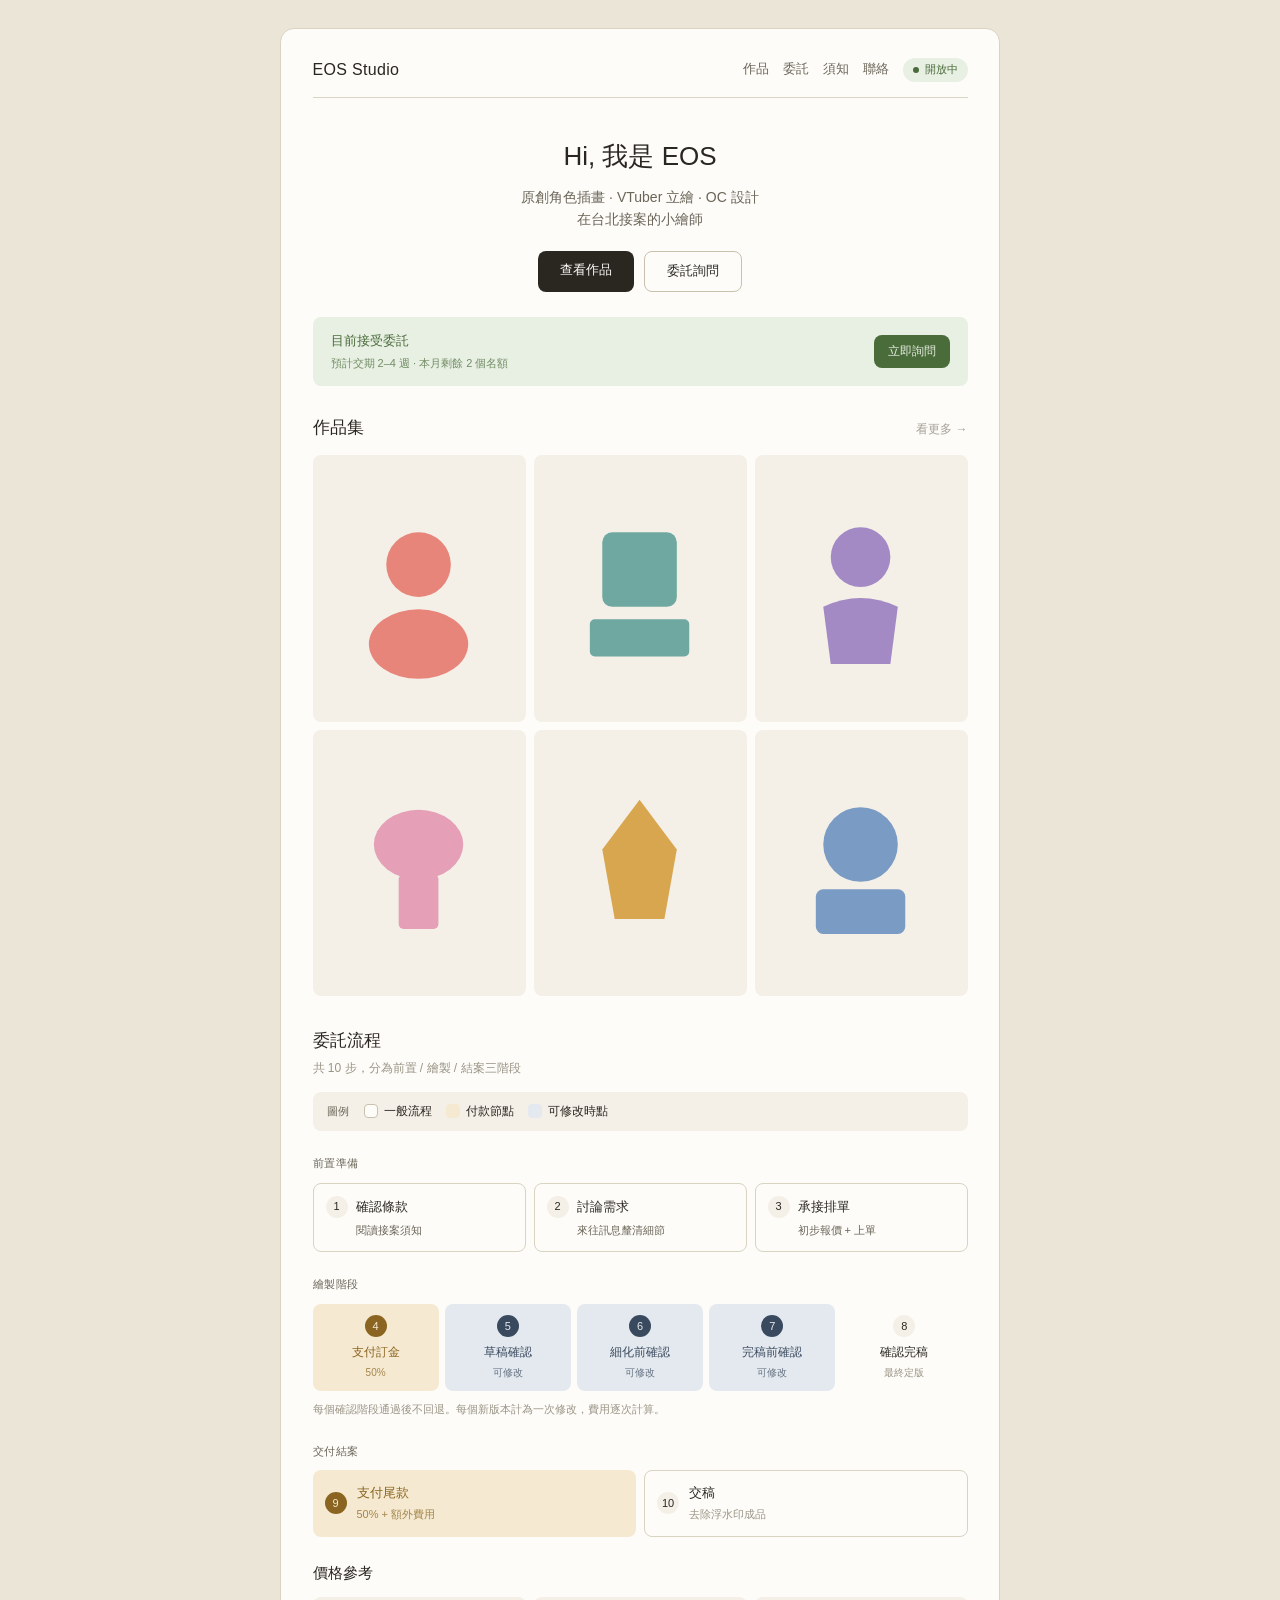
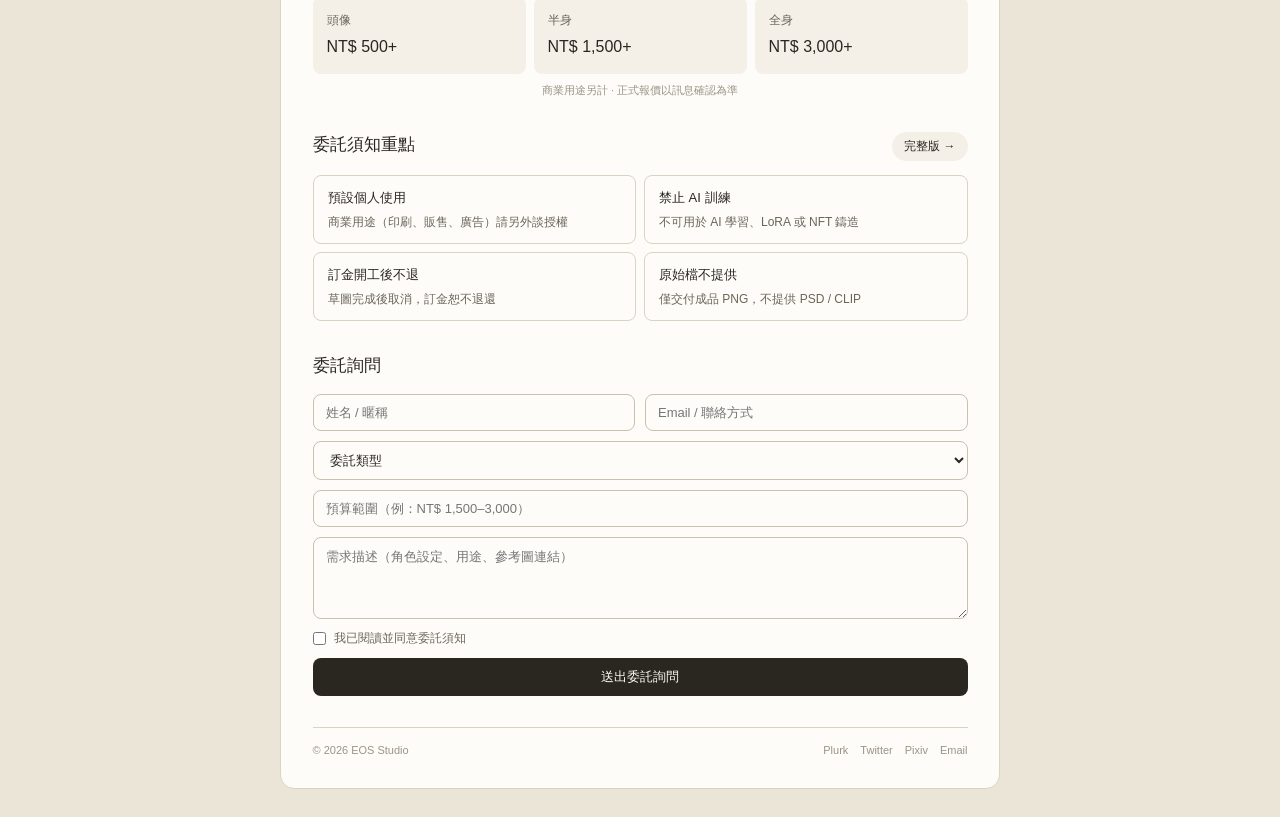
==== commit bdd106fc: "Add explicit legend bar to commission flow Upgrade the inline mini-chips (squeezed into the subtitle" ====
--- a/index.html
+++ b/index.html
@@ -59,12 +59,15 @@
 
   <section id="commission" class="section">
     <div class="flow-header">
-      <h2 style="margin-bottom: 6px;">委託流程</h2>
-      <p class="flow-subtitle">
-        共 10 步，分為前置 / 繪製 / 結案三階段。
-        <span class="flow-legend"><span class="chip pay"></span>付款</span>
-        <span class="flow-legend"><span class="chip edit"></span>可修改時點</span>
-      </p>
+      <h2 style="margin-bottom: 4px;">委託流程</h2>
+      <p class="flow-subtitle">共 10 步，分為前置 / 繪製 / 結案三階段</p>
+    </div>
+
+    <div class="legend-bar">
+      <div class="label">圖例</div>
+      <div class="legend-item"><span class="chip normal"></span><span>一般流程</span></div>
+      <div class="legend-item"><span class="chip pay"></span><span>付款節點</span></div>
+      <div class="legend-item"><span class="chip edit"></span><span>可修改時點</span></div>
     </div>
 
     <div class="flow-phase">
--- a/styles.css
+++ b/styles.css
@@ -203,19 +203,33 @@
 .c-blue   { fill: #7a9bc4; }
 
 /* ─── 委託流程（10 步 3 階段） ─── */
-.flow-header { margin-bottom: 1.5rem; }
+.flow-header { margin-bottom: 1rem; }
 .flow-subtitle {
   font-size: 12px; color: var(--color-text-tertiary); margin: 0;
 }
-.flow-legend {
-  display: inline-flex; align-items: center;
-  gap: 4px; margin-left: 6px;
-}
-.flow-legend .chip {
-  width: 8px; height: 8px; border-radius: 2px; display: inline-block;
-}
-.flow-legend .chip.pay  { background: var(--color-background-warning); }
-.flow-legend .chip.edit { background: var(--color-background-info); }
+
+/* 圖例列 — 獨立資訊帶，解釋流程顏色編碼 */
+.legend-bar {
+  display: flex; align-items: center;
+  gap: 14px;
+  padding: 10px 14px;
+  background: var(--color-background-secondary);
+  border-radius: var(--border-radius-md);
+  margin-bottom: 1.75rem;
+  flex-wrap: wrap;
+}
+.legend-bar .label {
+  font-size: 11px; color: var(--color-text-secondary);
+  font-weight: 500; text-transform: uppercase; letter-spacing: 0.06em;
+}
+.legend-item { display: flex; align-items: center; gap: 6px; font-size: 12px; }
+.legend-item .chip { width: 14px; height: 14px; border-radius: 4px; display: inline-block; }
+.legend-item .chip.normal {
+  background: var(--color-background-primary);
+  border: 0.5px solid var(--color-border-secondary);
+}
+.legend-item .chip.pay  { background: var(--color-background-warning); }
+.legend-item .chip.edit { background: var(--color-background-info); }
 
 .flow-phase { margin-bottom: 1.75rem; }
 .flow-phase:last-child { margin-bottom: 0.5rem; }
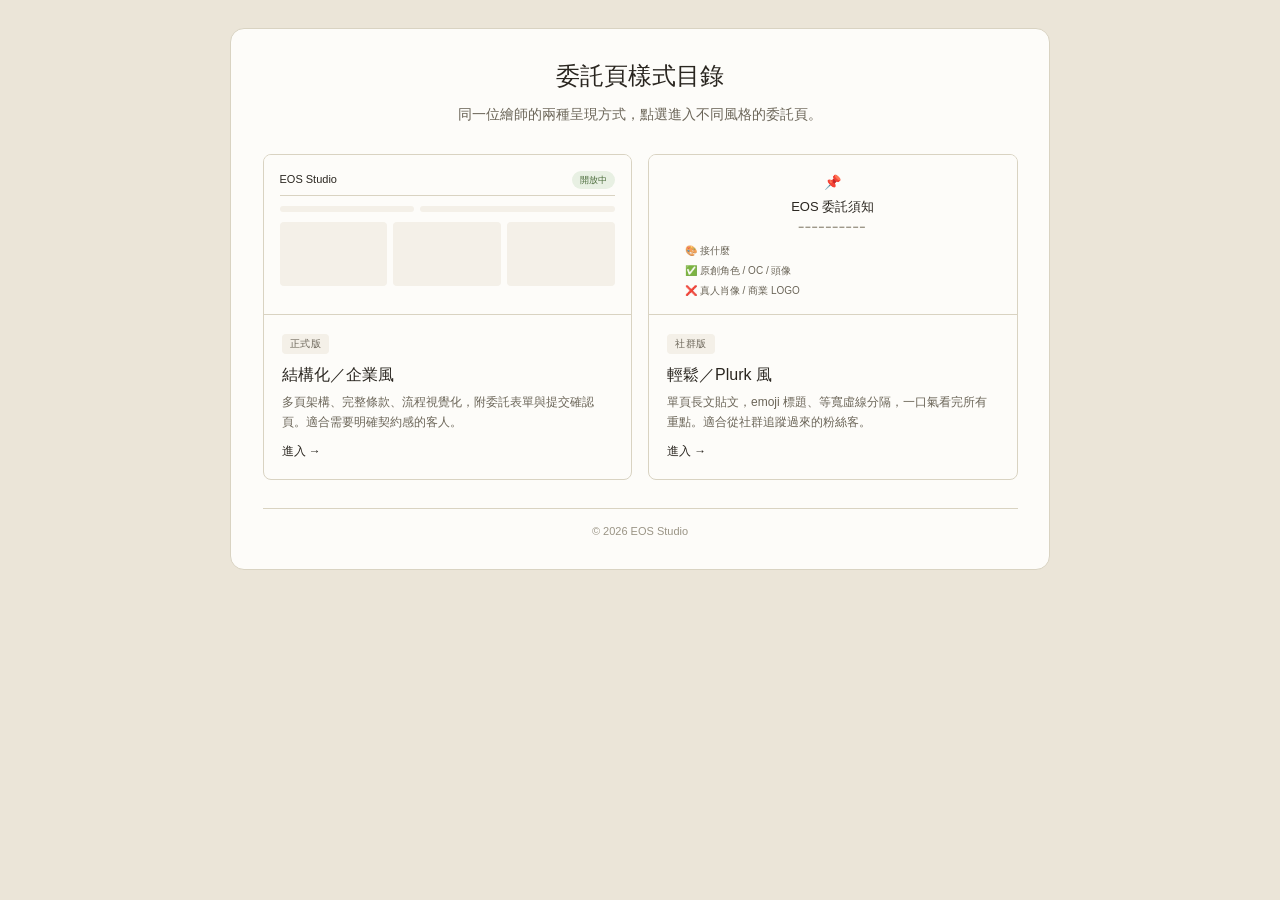
==== commit b457a76d: "Add style gallery entry with formal and casual variants - index.html: gallery landing page with two " ====
--- a/index.html
+++ b/index.html
@@ -3,202 +3,69 @@
 <head>
 <meta charset="UTF-8"/>
 <meta name="viewport" content="width=device-width, initial-scale=1.0"/>
-<title>EOS Studio — 原創角色插畫委託</title>
-<meta name="description" content="EOS Studio — 原創角色插畫、VTuber 立繪、OC 設計。台北接案中。"/>
+<title>EOS Studio — 委託頁樣式目錄</title>
+<meta name="description" content="EOS Studio 委託頁兩種風格：正式版（結構化）與社群版（輕鬆貼文）。"/>
 <link rel="stylesheet" href="styles.css"/>
 </head>
 <body>
 
-<main class="site">
+<main class="site gallery">
 
-  <nav class="nav">
-    <div class="brand">EOS Studio</div>
-    <div class="nav-links">
-      <a href="#works" data-nav>作品</a>
-      <a href="#commission" data-nav>委託</a>
-      <a href="#terms" data-nav>須知</a>
-      <a href="#contact" data-nav>聯絡</a>
-      <span class="badge-open">
-        <span class="dot"></span>
-        開放中
-      </span>
-    </div>
-  </nav>
+  <header class="gallery-header">
+    <h1>委託頁樣式目錄</h1>
+    <p>同一位繪師的兩種呈現方式，點選進入不同風格的委託頁。</p>
+  </header>
 
-  <section class="hero">
-    <h1>Hi, 我是 EOS</h1>
-    <p>原創角色插畫 · VTuber 立繪 · OC 設計<br/>在台北接案的小繪師</p>
-    <div class="cta-row">
-      <a href="#works" data-nav class="btn-primary">查看作品</a>
-      <a href="#contact" data-nav class="btn-outline">委託詢問</a>
-    </div>
-  </section>
+  <div class="gallery-grid">
 
-  <div class="status-banner">
-    <div>
-      <div class="status-title">目前接受委託</div>
-      <div class="status-sub">預計交期 2–4 週 · 本月剩餘 2 個名額</div>
-    </div>
-    <a href="#contact" data-nav class="btn-status">立即詢問</a>
+    <a href="studio.html" class="gallery-card">
+      <div class="gallery-preview preview-studio">
+        <div class="preview-row preview-nav">
+          <div class="preview-brand">EOS Studio</div>
+          <div class="preview-pill">開放中</div>
+        </div>
+        <div class="preview-row">
+          <div class="preview-bar short"></div>
+          <div class="preview-bar"></div>
+        </div>
+        <div class="preview-row preview-cards">
+          <div class="preview-mini"></div>
+          <div class="preview-mini"></div>
+          <div class="preview-mini"></div>
+        </div>
+      </div>
+      <div class="gallery-meta">
+        <div class="gallery-tag">正式版</div>
+        <h2>結構化／企業風</h2>
+        <p>多頁架構、完整條款、流程視覺化，附委託表單與提交確認頁。適合需要明確契約感的客人。</p>
+        <div class="gallery-enter">進入 →</div>
+      </div>
+    </a>
+
+    <a href="casual.html" class="gallery-card">
+      <div class="gallery-preview preview-casual">
+        <div class="preview-emoji">📌</div>
+        <div class="preview-title">EOS 委託須知</div>
+        <div class="preview-dots">━━━━━━━━━━</div>
+        <div class="preview-line">🎨 接什麼</div>
+        <div class="preview-line">✅ 原創角色 / OC / 頭像</div>
+        <div class="preview-line">❌ 真人肖像 / 商業 LOGO</div>
+      </div>
+      <div class="gallery-meta">
+        <div class="gallery-tag">社群版</div>
+        <h2>輕鬆／Plurk 風</h2>
+        <p>單頁長文貼文，emoji 標題、等寬虛線分隔，一口氣看完所有重點。適合從社群追蹤過來的粉絲客。</p>
+        <div class="gallery-enter">進入 →</div>
+      </div>
+    </a>
+
   </div>
 
-  <section id="works" class="section">
-    <div class="section-head">
-      <h2>作品集</h2>
-      <a href="#" class="section-link" aria-disabled="true">看更多 →</a>
-    </div>
-    <div class="works-grid">
-      <div class="work-cell"><svg viewBox="0 0 60 75" width="70%"><circle class="c-coral" cx="30" cy="28" r="13"/><ellipse class="c-coral" cx="30" cy="60" rx="20" ry="14"/></svg></div>
-      <div class="work-cell"><svg viewBox="0 0 60 75" width="70%"><rect class="c-teal" x="15" y="15" width="30" height="30" rx="4"/><rect class="c-teal" x="10" y="50" width="40" height="15" rx="2"/></svg></div>
-      <div class="work-cell"><svg viewBox="0 0 60 75" width="70%"><circle class="c-purple" cx="30" cy="25" r="12"/><path class="c-purple" d="M 15 45 Q 30 38 45 45 L 42 68 L 18 68 Z"/></svg></div>
-      <div class="work-cell"><svg viewBox="0 0 60 75" width="70%"><ellipse class="c-pink" cx="30" cy="30" rx="18" ry="14"/><rect class="c-pink" x="22" y="42" width="16" height="22" rx="2"/></svg></div>
-      <div class="work-cell"><svg viewBox="0 0 60 75" width="70%"><polygon class="c-amber" points="30,12 45,32 40,60 20,60 15,32"/></svg></div>
-      <div class="work-cell"><svg viewBox="0 0 60 75" width="70%"><circle class="c-blue" cx="30" cy="30" r="15"/><rect class="c-blue" x="12" y="48" width="36" height="18" rx="3"/></svg></div>
-    </div>
-  </section>
-
-  <section id="commission" class="section">
-    <div class="flow-header">
-      <h2 style="margin-bottom: 4px;">委託流程</h2>
-      <p class="flow-subtitle">共 10 步，分為前置 / 繪製 / 結案三階段</p>
-    </div>
-
-    <div class="legend-bar">
-      <div class="label">圖例</div>
-      <div class="legend-item"><span class="chip normal"></span><span>一般流程</span></div>
-      <div class="legend-item"><span class="chip pay"></span><span>付款節點</span></div>
-      <div class="legend-item"><span class="chip edit"></span><span>可修改時點</span></div>
-    </div>
-
-    <div class="flow-phase">
-      <div class="phase-label">前置準備</div>
-      <div class="flow-grid-3">
-        <div class="flow-card">
-          <div class="flow-card-head"><span class="flow-num">1</span><span class="flow-title">確認條款</span></div>
-          <div class="flow-desc">閱讀接案須知</div>
-        </div>
-        <div class="flow-card">
-          <div class="flow-card-head"><span class="flow-num">2</span><span class="flow-title">討論需求</span></div>
-          <div class="flow-desc">來往訊息釐清細節</div>
-        </div>
-        <div class="flow-card">
-          <div class="flow-card-head"><span class="flow-num">3</span><span class="flow-title">承接排單</span></div>
-          <div class="flow-desc">初步報價 + 上單</div>
-        </div>
-      </div>
-    </div>
-
-    <div class="flow-phase">
-      <div class="phase-label">繪製階段</div>
-      <div class="flow-grid-5">
-        <div class="flow-card compact pay">
-          <span class="flow-num">4</span>
-          <div class="flow-title">支付訂金</div>
-          <div class="flow-sub">50%</div>
-        </div>
-        <div class="flow-card compact edit">
-          <span class="flow-num">5</span>
-          <div class="flow-title">草稿確認</div>
-          <div class="flow-sub">可修改</div>
-        </div>
-        <div class="flow-card compact edit">
-          <span class="flow-num">6</span>
-          <div class="flow-title">細化前確認</div>
-          <div class="flow-sub">可修改</div>
-        </div>
-        <div class="flow-card compact edit">
-          <span class="flow-num">7</span>
-          <div class="flow-title">完稿前確認</div>
-          <div class="flow-sub">可修改</div>
-        </div>
-        <div class="flow-card compact">
-          <span class="flow-num">8</span>
-          <div class="flow-title">確認完稿</div>
-          <div class="flow-sub">最終定版</div>
-        </div>
-      </div>
-      <p class="flow-note">每個確認階段通過後不回退。每個新版本計為一次修改，費用逐次計算。</p>
-    </div>
-
-    <div class="flow-phase">
-      <div class="phase-label">交付結案</div>
-      <div class="flow-grid-2">
-        <div class="flow-card inline pay">
-          <span class="flow-num">9</span>
-          <div>
-            <div class="flow-title">支付尾款</div>
-            <div class="flow-sub">50% + 額外費用</div>
-          </div>
-        </div>
-        <div class="flow-card inline">
-          <span class="flow-num">10</span>
-          <div>
-            <div class="flow-title">交稿</div>
-            <div class="flow-sub">去除浮水印成品</div>
-          </div>
-        </div>
-      </div>
-    </div>
-
-    <h3 style="margin-top: 1.75rem;">價格參考</h3>
-    <div class="price-grid">
-      <div class="price-card"><div class="price-label">頭像</div><div class="price-value">NT$ 500+</div></div>
-      <div class="price-card"><div class="price-label">半身</div><div class="price-value">NT$ 1,500+</div></div>
-      <div class="price-card"><div class="price-label">全身</div><div class="price-value">NT$ 3,000+</div></div>
-    </div>
-    <p class="price-note">商業用途另計 · 正式報價以訊息確認為準</p>
-  </section>
-
-  <section id="terms" class="section">
-    <div class="section-head">
-      <h2>委託須知重點</h2>
-      <a href="terms.html" class="section-link-cta">完整版 <span class="arrow">→</span></a>
-    </div>
-    <div class="terms-grid">
-      <div class="term-card"><div class="term-title">預設個人使用</div><div class="term-body">商業用途（印刷、販售、廣告）請另外談授權</div></div>
-      <div class="term-card"><div class="term-title">禁止 AI 訓練</div><div class="term-body">不可用於 AI 學習、LoRA 或 NFT 鑄造</div></div>
-      <div class="term-card"><div class="term-title">訂金開工後不退</div><div class="term-body">草圖完成後取消，訂金恕不退還</div></div>
-      <div class="term-card"><div class="term-title">原始檔不提供</div><div class="term-body">僅交付成品 PNG，不提供 PSD / CLIP</div></div>
-    </div>
-  </section>
-
-  <section id="contact" class="section">
-    <h2>委託詢問</h2>
-    <form id="commission-form" class="form">
-      <div class="form-row-2">
-        <input type="text" name="name" placeholder="姓名 / 暱稱" required/>
-        <input type="email" name="email" placeholder="Email / 聯絡方式" required/>
-      </div>
-      <select name="type" required>
-        <option value="">委託類型</option>
-        <option>頭像</option>
-        <option>半身</option>
-        <option>全身</option>
-        <option>其他 / 不確定</option>
-      </select>
-      <input type="text" name="budget" placeholder="預算範圍（例：NT$ 1,500–3,000）"/>
-      <textarea name="brief" placeholder="需求描述（角色設定、用途、參考圖連結）" rows="4"></textarea>
-      <label class="agree">
-        <input type="checkbox" id="agree-tos"/>
-        我已閱讀並同意委託須知
-      </label>
-      <button type="submit" id="submit-btn">送出委託詢問</button>
-    </form>
-  </section>
-
-  <footer class="site-footer">
+  <footer class="gallery-footer">
     <div>© 2026 EOS Studio</div>
-    <div class="social">
-      <a href="#">Plurk</a>
-      <a href="#">Twitter</a>
-      <a href="#">Pixiv</a>
-      <a href="#">Email</a>
-    </div>
   </footer>
 
 </main>
 
-<script src="main.js"></script>
-
 </body>
 </html>
--- a/styles.css
+++ b/styles.css
@@ -378,6 +378,140 @@
 .site-footer a:hover { color: var(--color-text-secondary); }
 .social { display: flex; gap: 12px; }
 
+/* ─── 目錄首頁 ─── */
+.site.gallery { max-width: 820px; }
+.gallery-header { text-align: center; margin-bottom: 2rem; }
+.gallery-header h1 { font-size: 24px; margin: 0 0 8px; font-weight: 500; }
+.gallery-header p { color: var(--color-text-secondary); font-size: 14px; margin: 0; }
+
+.gallery-grid {
+  display: grid;
+  grid-template-columns: 1fr 1fr;
+  gap: 16px;
+  margin-bottom: 2rem;
+}
+
+.gallery-card {
+  display: block;
+  text-decoration: none;
+  color: inherit;
+  background: var(--color-background-primary);
+  border: 0.5px solid var(--color-border-tertiary);
+  border-radius: var(--border-radius-md);
+  overflow: hidden;
+  transition: transform 0.15s, box-shadow 0.15s, border-color 0.15s;
+}
+.gallery-card:hover {
+  transform: translateY(-2px);
+  border-color: var(--color-border-secondary);
+  box-shadow: 0 6px 20px -8px rgba(42, 38, 32, 0.15);
+}
+
+/* 預覽區 — 模擬各風格 */
+.gallery-preview {
+  padding: 16px;
+  height: 160px;
+  border-bottom: 0.5px solid var(--color-border-tertiary);
+  display: flex;
+  flex-direction: column;
+  gap: 10px;
+  overflow: hidden;
+}
+.preview-studio { background: var(--color-background-primary); }
+.preview-studio .preview-row {
+  display: flex; gap: 6px; align-items: center;
+}
+.preview-studio .preview-nav {
+  justify-content: space-between;
+  padding-bottom: 6px;
+  border-bottom: 0.5px solid var(--color-border-tertiary);
+}
+.preview-brand { font-size: 11px; font-weight: 500; }
+.preview-pill {
+  font-size: 9px;
+  padding: 2px 8px;
+  border-radius: 999px;
+  background: var(--color-background-success);
+  color: var(--color-text-success);
+  font-weight: 500;
+}
+.preview-bar {
+  flex: 1; height: 6px;
+  background: var(--color-background-secondary);
+  border-radius: 3px;
+}
+.preview-bar.short { flex: 0 0 40%; }
+.preview-cards { gap: 6px !important; }
+.preview-mini {
+  flex: 1; aspect-ratio: 4/5;
+  background: var(--color-background-secondary);
+  border-radius: 4px;
+  max-height: 64px;
+}
+
+.preview-casual {
+  background: var(--color-background-primary);
+  font-family: var(--font-sans);
+  text-align: center;
+  justify-content: flex-start;
+  gap: 4px;
+}
+.preview-emoji { font-size: 14px; }
+.preview-title { font-size: 13px; font-weight: 500; }
+.preview-dots {
+  font-family: var(--font-mono);
+  font-size: 8px;
+  letter-spacing: 2px;
+  color: var(--color-text-tertiary);
+  margin-bottom: 4px;
+}
+.preview-line {
+  font-size: 10px;
+  text-align: left;
+  color: var(--color-text-secondary);
+  padding: 0 20px;
+}
+.preview-line:first-of-type {
+  color: var(--color-text-primary);
+  font-weight: 500;
+}
+
+/* 卡片資訊區 */
+.gallery-meta { padding: 16px 18px 18px; }
+.gallery-tag {
+  display: inline-block;
+  font-size: 10px;
+  font-weight: 500;
+  letter-spacing: 0.06em;
+  text-transform: uppercase;
+  padding: 2px 8px;
+  background: var(--color-background-secondary);
+  border-radius: 4px;
+  color: var(--color-text-secondary);
+  margin-bottom: 8px;
+}
+.gallery-meta h2 { font-size: 16px; margin: 0 0 6px; font-weight: 500; }
+.gallery-meta p {
+  font-size: 12px;
+  color: var(--color-text-secondary);
+  line-height: 1.6;
+  margin: 0 0 10px;
+}
+.gallery-enter {
+  font-size: 12px;
+  font-weight: 500;
+  color: var(--color-text-primary);
+}
+.gallery-card:hover .gallery-enter { color: var(--color-text-info); }
+
+.gallery-footer {
+  text-align: center;
+  font-size: 11px;
+  color: var(--color-text-tertiary);
+  border-top: 0.5px solid var(--color-border-tertiary);
+  padding-top: 14px;
+}
+
 /* ─── 須知獨立頁專用 ─── */
 
 /* 導覽目前頁強調 */
@@ -638,6 +772,7 @@
 @media (max-width: 520px) {
   .site { margin: 0; border-radius: 0; padding: 1.25rem; border: none; }
   .works-grid { grid-template-columns: repeat(2, 1fr); }
+  .gallery-grid { grid-template-columns: 1fr; }
   .flow-grid-3 { grid-template-columns: 1fr; }
   .flow-grid-2 { grid-template-columns: 1fr; }
   .flow-card.inline .flow-num { margin: 0; }
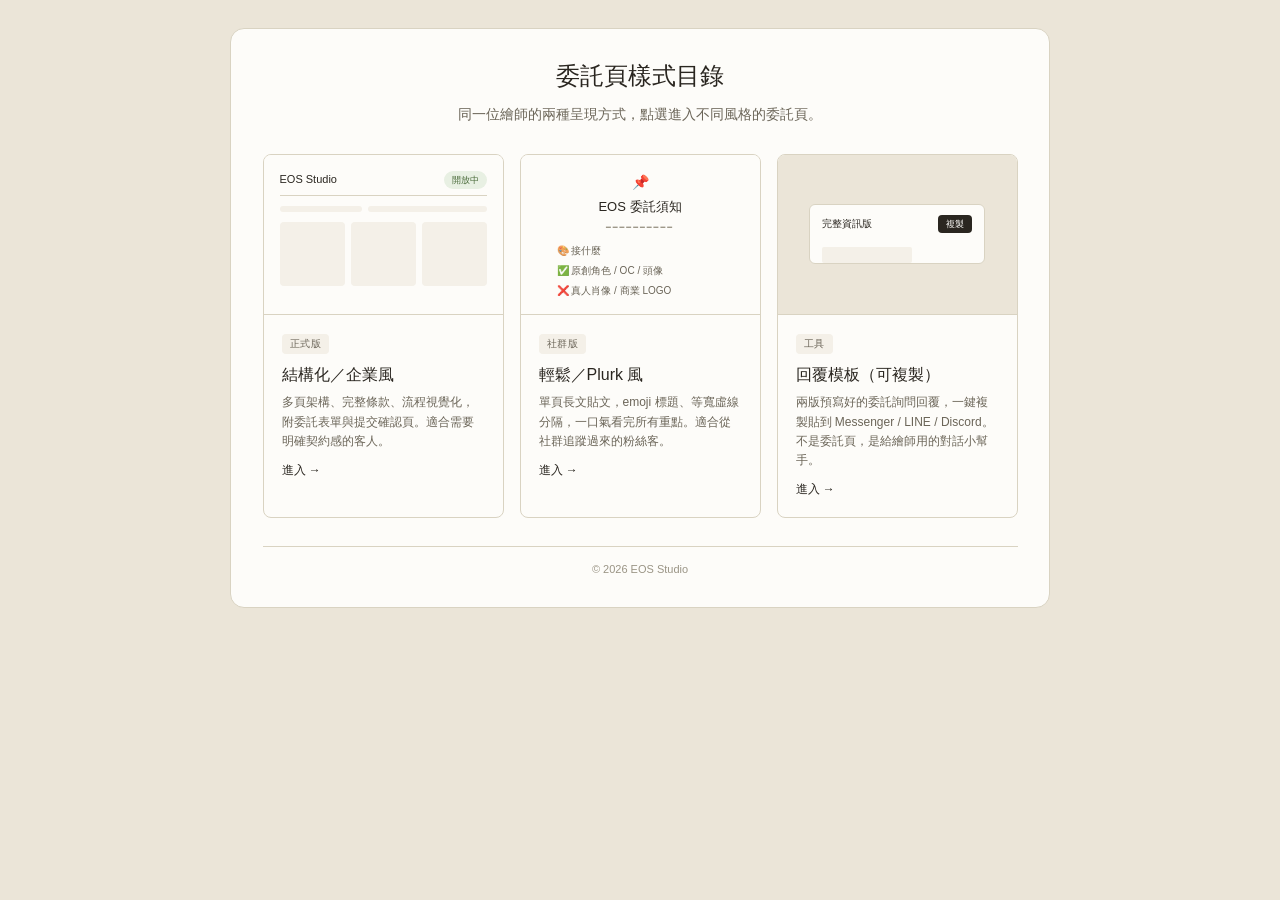
==== commit 32eb5130: "Add chat templates page as third gallery entry - templates.html: two copy-to-clipboard reply templat" ====
--- a/index.html
+++ b/index.html
@@ -59,6 +59,26 @@
       </div>
     </a>
 
+    <a href="templates.html" class="gallery-card">
+      <div class="gallery-preview preview-templates">
+        <div class="preview-template-card">
+          <div class="preview-template-head">
+            <div class="preview-template-title">完整資訊版</div>
+            <div class="preview-copy-btn">複製</div>
+          </div>
+          <div class="preview-bar"></div>
+          <div class="preview-bar short"></div>
+          <div class="preview-bar"></div>
+        </div>
+      </div>
+      <div class="gallery-meta">
+        <div class="gallery-tag">工具</div>
+        <h2>回覆模板（可複製）</h2>
+        <p>兩版預寫好的委託詢問回覆，一鍵複製貼到 Messenger / LINE / Discord。不是委託頁，是給繪師用的對話小幫手。</p>
+        <div class="gallery-enter">進入 →</div>
+      </div>
+    </a>
+
   </div>
 
   <footer class="gallery-footer">
--- a/styles.css
+++ b/styles.css
@@ -386,7 +386,7 @@
 
 .gallery-grid {
   display: grid;
-  grid-template-columns: 1fr 1fr;
+  grid-template-columns: repeat(auto-fit, minmax(240px, 1fr));
   gap: 16px;
   margin-bottom: 2rem;
 }
@@ -449,6 +449,40 @@
   max-height: 64px;
 }
 
+/* Templates 預覽 — 簡化模板卡片 */
+.preview-templates {
+  background: var(--color-background-tertiary);
+  justify-content: center;
+  align-items: center;
+}
+.preview-template-card {
+  width: 85%;
+  background: var(--color-background-primary);
+  border: 0.5px solid var(--color-border-tertiary);
+  border-radius: 6px;
+  padding: 10px 12px;
+  display: flex; flex-direction: column; gap: 6px;
+}
+.preview-template-head {
+  display: flex; justify-content: space-between; align-items: center;
+  margin-bottom: 2px;
+}
+.preview-template-title { font-size: 10px; font-weight: 500; }
+.preview-copy-btn {
+  font-size: 9px;
+  padding: 2px 8px;
+  background: var(--color-text-primary);
+  color: var(--color-background-primary);
+  border-radius: 4px;
+  font-weight: 500;
+}
+.preview-templates .preview-bar {
+  height: 5px;
+  background: var(--color-background-secondary);
+  border-radius: 2px;
+}
+.preview-templates .preview-bar.short { width: 60%; }
+
 .preview-casual {
   background: var(--color-background-primary);
   font-family: var(--font-sans);
@@ -511,6 +545,63 @@
   border-top: 0.5px solid var(--color-border-tertiary);
   padding-top: 14px;
 }
+
+/* ─── 回覆模板頁 ─── */
+.template-card {
+  background: var(--color-background-primary);
+  border: 0.5px solid var(--color-border-tertiary);
+  border-radius: var(--border-radius-md);
+  padding: 1.25rem;
+  margin-bottom: 1rem;
+}
+.template-head {
+  display: flex; justify-content: space-between;
+  align-items: flex-start; gap: 12px;
+  margin-bottom: 12px;
+}
+.template-title { font-size: 15px; font-weight: 500; }
+.template-desc {
+  font-size: 12px; color: var(--color-text-secondary); margin-top: 2px;
+}
+.template-meta {
+  font-size: 11px; color: var(--color-text-tertiary);
+  font-family: var(--font-mono); margin-bottom: 10px;
+}
+.template-body {
+  background: var(--color-background-secondary);
+  border-radius: var(--border-radius-md);
+  padding: 14px 16px;
+  font-size: 13px; line-height: 1.8;
+  white-space: pre-wrap;
+  font-family: var(--font-sans);
+  color: var(--color-text-primary);
+}
+
+.copy-btn {
+  font-size: 12px; font-weight: 500;
+  padding: 6px 14px;
+  background: var(--color-text-primary);
+  color: var(--color-background-primary);
+  border: none;
+  border-radius: var(--border-radius-md);
+  cursor: pointer;
+  white-space: nowrap;
+  font-family: inherit;
+  transition: opacity 0.15s;
+}
+.copy-btn:hover { opacity: 0.85; }
+.copy-btn.is-copied {
+  background: var(--color-text-success);
+}
+
+.copy-toast {
+  position: sticky; bottom: 10px;
+  margin-top: 10px; text-align: center;
+  font-size: 12px; color: var(--color-text-success);
+  opacity: 0; transition: opacity 0.2s;
+  pointer-events: none;
+}
+.copy-toast.is-visible { opacity: 1; }
 
 /* ─── 須知獨立頁專用 ─── */
 
